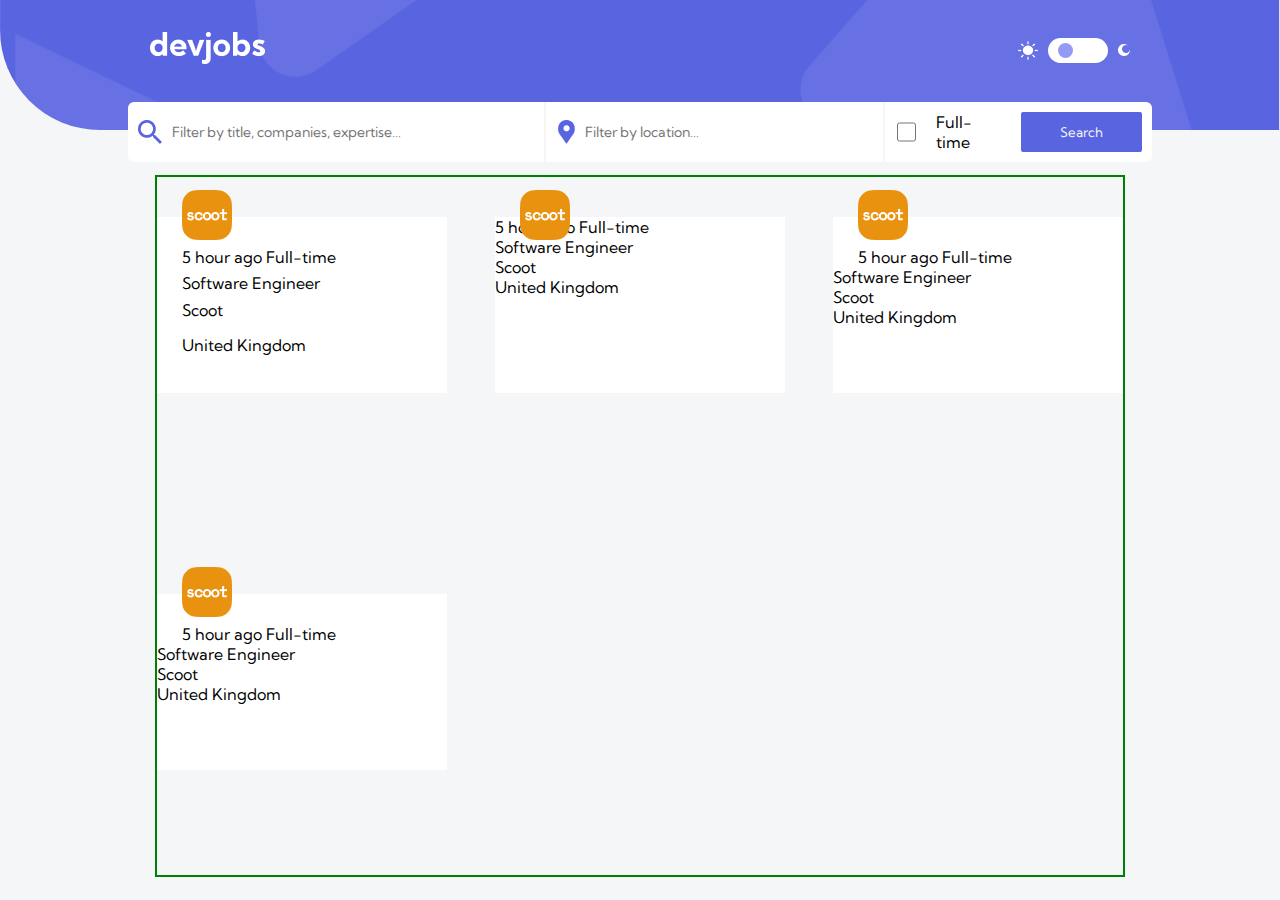
==== html_fies/index.html @ 524b92be "dev jobs project" ====
<!DOCTYPE html>
<html lang="en">
<head>
    <meta charset="UTF-8">
    <meta http-equiv="X-UA-Compatible" content="IE=edge">
    <meta name="viewport" content="width=device-width, initial-scale=1.0">
    <link href="/css_files/homepage.css" rel="stylesheet"/>
    <title>devjobs</title>
</head>
<body>
    <div class="container">
        <div class="header">
            <div class="top">
                <div class="logo">
                    <img src="/images/logo.png" alt="logo" />
                </div>
                <div class="toggle">
                    <img src="/images/light.png" alt="light">
                    <div class="toggle-button">
                        <div id="light-toggler" class="active-theme"></div>
                        <div id="dark-toggler"></div>
                    </div>
                    <img src="/images/dark.png" alt="dark">
                </div>
            </div>
            <div class="search-box">
                <div class="input-company">
                    <img src="/images/search.png" alt="">
                    <input type="text" name="company" id="company" placeholder="Filter by title, companies, expertise…">
                </div>
                <div class="input-location">
                    <img src="/images/location.png" alt="">
                    <input type="text" name="company" id="company" placeholder="Filter by location…">
                </div>
                <div class="input-button">
                    <input type="checkbox" name="full-time" id="full-time">Full-time
                    <button type="submit">Search</button>
                </div>
            </div>
        </div>
        <!-- content -->
        <div class="content">
            <div class="parent-card">
                <div class="card">
                    <div id="scoot-logo">
                        <!-- <img src="/starter-code/assets/logos/scoot.svg" alt=""> -->
                        <img src="/images/scoot.png" alt="">
                    </div>
                    <div class="job-content">
                        <div class="time-posted">
                            <p>5 hour ago <span>Full-time</span></p>
                        </div>
                        <div class="job-type">
                            <p>Software Engineer</p>
                        </div>
                        <div class="job-company">
                            <p>Scoot</p>
                        </div>
                        <div class="job-location">
                            <p>United Kingdom</p>
                        </div>
                    </div>
                </div>
            </div>

            <div class="parent-card">
                <div class="card">
                    <div id="scoot-logo">
                        <!-- <img src="/starter-code/assets/logos/scoot.svg" alt=""> -->
                        <img src="/images/scoot.png" alt="">
                    </div>
                    <div class="job-content">
                        <p>5 hour ago <span>Full-time</span></p>
                        <p>Software Engineer</p>
                        <p>Scoot</p>
                        <p>United Kingdom</p>
                    </div>
                </div>
            </div>

            <div class="parent-card">
                <div class="card">
                    <div id="scoot-logo">
                        <!-- <img src="/starter-code/assets/logos/scoot.svg" alt=""> -->
                        <img src="/images/scoot.png" alt="">
                    </div>
                    <div class="job-content">
                        <div class="time-posted">
                            <p>5 hour ago <span>Full-time</span></p>
                        </div>
                        
                        <p>Software Engineer</p>
                        <p>Scoot</p>
                        <p>United Kingdom</p>
                    </div>
                </div>
            </div>

            <div class="parent-card">
                <div class="card">
                    <div id="scoot-logo">
                        <!-- <img src="/starter-code/assets/logos/scoot.svg" alt=""> -->
                        <img src="/images/scoot.png" alt="">
                    </div>
                    <div class="job-content">
                        <div class="time-posted">
                            <p>5 hour ago <span>Full-time</span></p>
                        </div>
                        
                        <p>Software Engineer</p>
                        <p>Scoot</p>
                        <p>United Kingdom</p>
                    </div>
                </div>
            </div>

            
            <!-- <div class="card"></div>
            <div class="card"></div>
            <div class="card"></div>
            <div class="card"></div>
            <div class="card"></div>
            <div class="card"></div>
            <div class="card"></div>
            <div class="card"></div> -->
        </div>
    </div>
</body>
</html>
---- css_files/homepage.css ----
:root{
    --container-background-color: rgba(244, 246, 248, 1);
    --main-theme-color: rgba(147, 155, 244, 1);
    --white-color: #fff;
}

@font-face {
    font-family: Kumbh;
    src: url(/starter-code/assets/Kumbh_Sans/static/KumbhSans-Regular.ttf);
}

*{
    margin: 0;
    padding: 0;
    box-sizing: border-box;
    font-family: Kumbh;
}

.container{
    
    width: 100vw;
    min-height: 100vh;
    background: var(--container-background-color);
    display: flex;
    flex-direction: column;
    font-family: Kumbh;
}
.header{
    width: 100vw;
    position: relative;
}

.top{
   width: 100vw;
   background-image: url(/images/headerBack.svg);
   background-repeat: no-repeat;
   background-size: cover;
   background-position: center;
   border-radius: 0px 0px 0px 100px;
   display: flex;
   height: 130px;
   align-items: center;
   justify-content: space-between;
   padding: 10px 150px 40px 150px;
}

.toggle{
    display: flex;
    align-items: center;
    gap: 10px;
}

.toggle-button{
    width: 60px;
    height: 25px;
    border-radius: 30px;
    background: var(--white-color);
    padding: 10px;
    display: flex;
    align-items: center;
    gap: 10px;
}

.toggle-button > div{
    width: 15px;
    height: 15px;
    border-radius: 50%;
    cursor: pointer;
}
.toggle-button .active-theme{
    background: var(--main-theme-color);
}

.search-box{
    display: flex;
    width: 80vw;
    position: absolute;
    top: 55%;
    left: 50%;
    transform: translate(-50%, 50%);
    background: var(--white-color);
    padding: 10px;
    height: 60px;
    border-radius: 6px;
    align-items: center;
    gap: 12px;
}

.input-company{
    width: 50%;
    border-right: 2px solid #f5f5f5;
    height: 60px;
    display: flex;
    align-items: center;
    gap: 10px;
}
.input-company input{
    width: 100%;
    height: 40px;
    text-align: left;
    outline: none;
    border: none;
    color: rgba(25, 32, 45, 1);
    font-size: 14px;
}

.input-location{
    width: 40%;
    border-right: 2px solid #f5f5f5;
    height: 60px;
    display: flex;
    align-items: center;
    gap: 10px;
}
.input-location input{
    width: 100%;
    height: 40px;
    text-align: left;
    outline: none;
    border: none;
    color: rgba(25, 32, 45, 1);
    font-size: 14px;
}
.input-button{
    width: 30%;
    height: 60px;
    display: flex;
    align-items: center;
    gap: 20px;
}

/* .input-button .checkbox:checked{
    width: 20px;
    height: 20px;
    accent-color: red;
} */


 .input-button input[type="checkbox"]:checked{
    accent-color: rgba(89, 100, 224, 1);
}

.input-button input[type="checkbox"]{
    width: 20px;
    height: 20px;
}
.input-button button{
    background-color: rgba(89, 100, 224, 1);
    border: none;
    width: 130px;
    height: 40px;
    color: #f5f5f5;
    border-radius: 2px;
    gap: 15px;
}
.content{
    border: 2px solid green;
    margin-top: 45px;
    margin-left: 155px;
    margin-right: 155px;
    min-height: 78vh;
    display: flex;
    flex-direction: row;
    flex-wrap: wrap;
    justify-content: space-between;
    row-gap: 3.5rem;
}
.parent-card{
    /* border: 2px solid rgb(0, 0, 0); */
    height: 25vh;
    width: 30%;

}
.card{
    /* border: 2px solid rgb(255, 0, 0); */
    margin-top: 40px;
    height: 19.5vh;
    background-color: rgba(255, 255, 255, 1);
    position: relative;
    
}
#scoot-logo{
    /* border: 2px solid blue; */
    margin-left: 20px;
    position: absolute;
    transform: translate(10%, -50%);

}
.job-content{
    /* border: 2px solid rgb(231, 23, 203); */
    height: 20vh;
}
.time-posted{
    /* border: 2px solid red; */
    margin-top: 30px;
    padding-top: 30px;
    /* text-align: center; */
    padding-left: 25px;
}
.job-type{
    /* border: 2px solid black; */
    margin-top: 6px;
    padding-left: 25px;
}
.job-company{
    /* border: 2px solid red; */
    margin-top: 6.5px;
    padding-left: 25px;
}
.job-location{
    /* border: 2px solid darkgreen; */
    margin-top: 15px;
    padding-left: 25px;
}
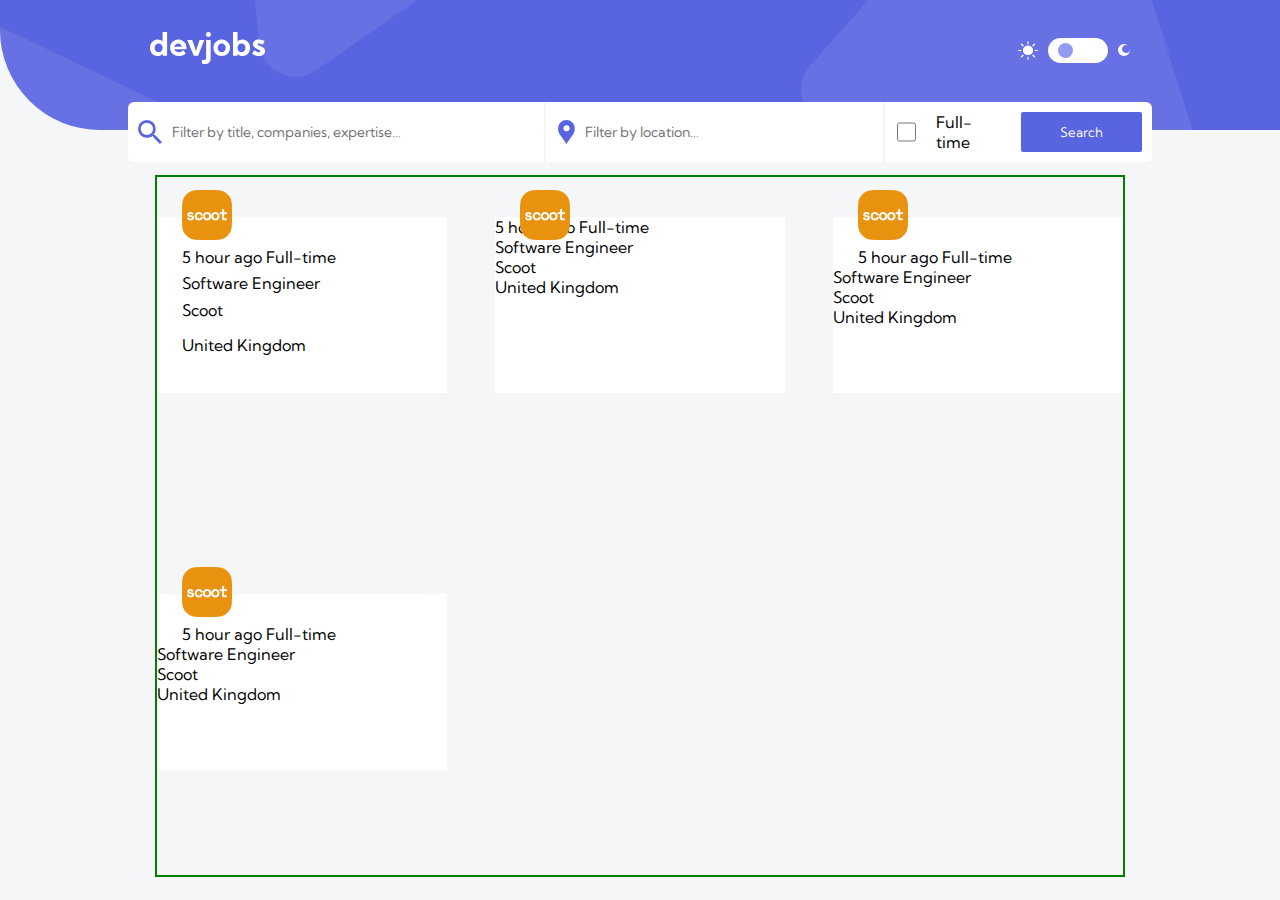
==== commit df1a362f: "modifying some items" ====
--- a/html_fies/index.html
+++ b/html_fies/index.html
@@ -12,24 +12,24 @@
         <div class="header">
             <div class="top">
                 <div class="logo">
-                    <img src="/images/logo.png" alt="logo" />
+                    <img src="/starter-code/assets/desktop/logo.svg" alt="logo" />
                 </div>
                 <div class="toggle">
-                    <img src="/images/light.png" alt="light">
+                    <img src="/starter-code/assets/desktop/icon-sun.svg" alt="light">
                     <div class="toggle-button">
                         <div id="light-toggler" class="active-theme"></div>
                         <div id="dark-toggler"></div>
                     </div>
-                    <img src="/images/dark.png" alt="dark">
+                    <img src="/starter-code/assets/desktop/icon-moon.svg" alt="dark">
                 </div>
             </div>
             <div class="search-box">
                 <div class="input-company">
-                    <img src="/images/search.png" alt="">
+                    <img src="/starter-code/assets/desktop/icon-search.svg" alt="">
                     <input type="text" name="company" id="company" placeholder="Filter by title, companies, expertise…">
                 </div>
                 <div class="input-location">
-                    <img src="/images/location.png" alt="">
+                    <img src="/starter-code/assets/desktop/icon-location.svg" alt="">
                     <input type="text" name="company" id="company" placeholder="Filter by location…">
                 </div>
                 <div class="input-button">
@@ -44,7 +44,7 @@
                 <div class="card">
                     <div id="scoot-logo">
                         <!-- <img src="/starter-code/assets/logos/scoot.svg" alt=""> -->
-                        <img src="/images/scoot.png" alt="">
+                        <img src="/images/scoot.png" alt="scoot">
                     </div>
                     <div class="job-content">
                         <div class="time-posted">
--- a/css_files/homepage.css
+++ b/css_files/homepage.css
@@ -32,7 +32,7 @@
 
 .top{
    width: 100vw;
-   background-image: url(/images/headerBack.svg);
+   background-image: url(/starter-code/assets/desktop/bg-pattern-header.svg);
    background-repeat: no-repeat;
    background-size: cover;
    background-position: center;
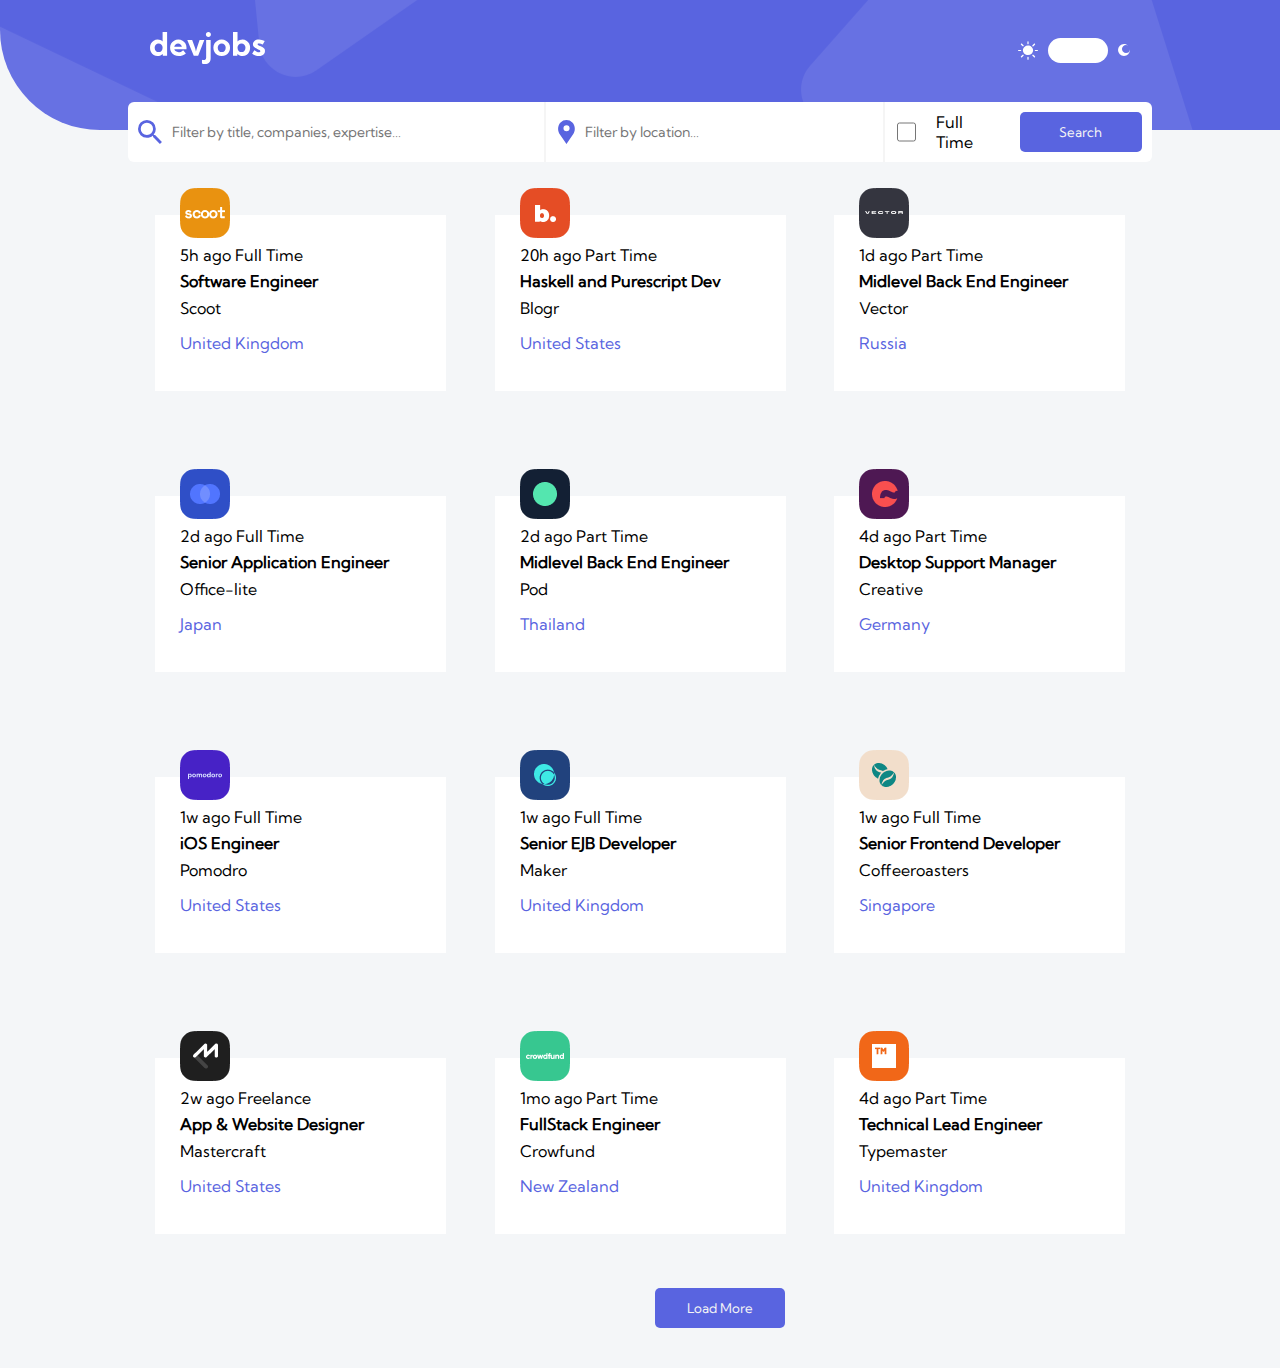
==== commit a9d963ea: "added some icons" ====
--- a/html_fies/index.html
+++ b/html_fies/index.html
@@ -17,8 +17,8 @@
                 <div class="toggle">
                     <img src="/starter-code/assets/desktop/icon-sun.svg" alt="light">
                     <div class="toggle-button">
-                        <div id="light-toggler" class="active-theme"></div>
-                        <div id="dark-toggler"></div>
+                        <div class="light-toggler" class="active-theme"></div>
+                        <div class="dark-toggler"></div>
                     </div>
                     <img src="/starter-code/assets/desktop/icon-moon.svg" alt="dark">
                 </div>
@@ -26,14 +26,14 @@
             <div class="search-box">
                 <div class="input-company">
                     <img src="/starter-code/assets/desktop/icon-search.svg" alt="">
-                    <input type="text" name="company" id="company" placeholder="Filter by title, companies, expertise…">
+                    <input type="text" name="company" class="job-y" placeholder="Filter by title, companies, expertise…">
                 </div>
                 <div class="input-location">
                     <img src="/starter-code/assets/desktop/icon-location.svg" alt="">
-                    <input type="text" name="company" id="company" placeholder="Filter by location…">
+                    <input type="text" name="company" class="job-y" placeholder="Filter by location…">
                 </div>
                 <div class="input-button">
-                    <input type="checkbox" name="full-time" id="full-time">Full-time
+                    <input type="checkbox" name="full-time" class="job-ime">Full Time
                     <button type="submit">Search</button>
                 </div>
             </div>
@@ -42,16 +42,16 @@
         <div class="content">
             <div class="parent-card">
                 <div class="card">
-                    <div id="scoot-logo">
+                    <div class="job-logo">
                         <!-- <img src="/starter-code/assets/logos/scoot.svg" alt=""> -->
                         <img src="/images/scoot.png" alt="scoot">
                     </div>
                     <div class="job-content">
                         <div class="time-posted">
-                            <p>5 hour ago <span>Full-time</span></p>
-                        </div>
-                        <div class="job-type">
-                            <p>Software Engineer</p>
+                            <p>5h ago <span>Full Time</span></p>
+                        </div>
+                        <div class="job-type">
+                            <p><b>Software Engineer</b></p>
                         </div>
                         <div class="job-company">
                             <p>Scoot</p>
@@ -65,65 +65,262 @@
 
             <div class="parent-card">
                 <div class="card">
-                    <div id="scoot-logo">
-                        <!-- <img src="/starter-code/assets/logos/scoot.svg" alt=""> -->
-                        <img src="/images/scoot.png" alt="">
-                    </div>
-                    <div class="job-content">
-                        <p>5 hour ago <span>Full-time</span></p>
-                        <p>Software Engineer</p>
-                        <p>Scoot</p>
-                        <p>United Kingdom</p>
-                    </div>
-                </div>
-            </div>
-
-            <div class="parent-card">
-                <div class="card">
-                    <div id="scoot-logo">
-                        <!-- <img src="/starter-code/assets/logos/scoot.svg" alt=""> -->
-                        <img src="/images/scoot.png" alt="">
-                    </div>
-                    <div class="job-content">
-                        <div class="time-posted">
-                            <p>5 hour ago <span>Full-time</span></p>
-                        </div>
-                        
-                        <p>Software Engineer</p>
-                        <p>Scoot</p>
-                        <p>United Kingdom</p>
-                    </div>
-                </div>
-            </div>
-
-            <div class="parent-card">
-                <div class="card">
-                    <div id="scoot-logo">
-                        <!-- <img src="/starter-code/assets/logos/scoot.svg" alt=""> -->
-                        <img src="/images/scoot.png" alt="">
-                    </div>
-                    <div class="job-content">
-                        <div class="time-posted">
-                            <p>5 hour ago <span>Full-time</span></p>
-                        </div>
-                        
-                        <p>Software Engineer</p>
-                        <p>Scoot</p>
-                        <p>United Kingdom</p>
-                    </div>
-                </div>
-            </div>
-
-            
-            <!-- <div class="card"></div>
-            <div class="card"></div>
-            <div class="card"></div>
-            <div class="card"></div>
-            <div class="card"></div>
-            <div class="card"></div>
-            <div class="card"></div>
-            <div class="card"></div> -->
+                    <div class="job-logo">
+                        <!-- <img src="/starter-code/assets/logos/scoot.svg" alt=""> -->
+                        <img src="/images/blogr.png" alt="scoot">
+                    </div>
+                    <div class="job-content">
+                        <div class="time-posted">
+                            <p>20h ago <span>Part Time</span></p>
+                        </div>
+                        <div class="job-type">
+                            <p><b>Haskell and Purescript Dev</b></p>
+                        </div>
+                        <div class="job-company">
+                            <p>Blogr</p>
+                        </div>
+                        <div class="job-location">
+                            <p>United States</p>
+                        </div>
+                    </div>
+                </div>
+            </div>
+
+           <div class="parent-card">
+                <div class="card">
+                    <div class="job-logo">
+                        <!-- <img src="/starter-code/assets/logos/scoot.svg" alt=""> -->
+                        <img src="/images/vector.png" alt="scoot">
+                    </div>
+                    <div class="job-content">
+                        <div class="time-posted">
+                            <p>1d ago <span>Part Time</span></p>
+                        </div>
+                        <div class="job-type">
+                            <p><b>Midlevel Back End Engineer</b></p>
+                        </div>
+                        <div class="job-company">
+                            <p>Vector</p>
+                        </div>
+                        <div class="job-location">
+                            <p>Russia</p>
+                        </div>
+                    </div>
+                </div>
+            </div>
+
+            <div class="parent-card">
+                <div class="card">
+                    <div class="job-logo">
+                        <!-- <img src="/starter-code/assets/logos/scoot.svg" alt=""> -->
+                        <img src="/images/office-lite.png" alt="scoot">
+                    </div>
+                    <div class="job-content">
+                        <div class="time-posted">
+                            <p>2d ago <span>Full Time</span></p>
+                        </div>
+                        <div class="job-type">
+                            <p><b>Senior Application Engineer</b></p>
+                        </div>
+                        <div class="job-company">
+                            <p>Office-lite</p>
+                        </div>
+                        <div class="job-location">
+                            <p>Japan</p>
+                        </div>
+                    </div>
+                </div>
+            </div>
+
+            <div class="parent-card">
+                <div class="card">
+                    <div class="job-logo">
+                        <!-- <img src="/starter-code/assets/logos/scoot.svg" alt=""> -->
+                        <img src="/images/pod.png" alt="scoot">
+                    </div>
+                    <div class="job-content">
+                        <div class="time-posted">
+                            <p>2d ago <span>Part Time</span></p>
+                        </div>
+                        <div class="job-type">
+                            <p><b>Midlevel Back End Engineer</b></p>
+                        </div>
+                        <div class="job-company">
+                            <p>Pod</p>
+                        </div>
+                        <div class="job-location">
+                            <p>Thailand</p>
+                        </div>
+                    </div>
+                </div>
+            </div>
+
+            <div class="parent-card">
+                <div class="card">
+                    <div class="job-logo">
+                        <!-- <img src="/starter-code/assets/logos/scoot.svg" alt=""> -->
+                        <img src="/images/creative.png" alt="scoot">
+                    </div>
+                    <div class="job-content">
+                        <div class="time-posted">
+                            <p>4d ago <span>Part Time</span></p>
+                        </div>
+                        <div class="job-type">
+                            <p><b>Desktop Support Manager</b></p>
+                        </div>
+                        <div class="job-company">
+                            <p>Creative</p>
+                        </div>
+                        <div class="job-location">
+                            <p>Germany</p>
+                        </div>
+                    </div>
+                </div>
+            </div>
+
+            <div class="parent-card">
+                <div class="card">
+                    <div class="job-logo">
+                        <!-- <img src="/starter-code/assets/logos/scoot.svg" alt=""> -->
+                        <img src="/images/pomodro.png" alt="scoot">
+                    </div>
+                    <div class="job-content">
+                        <div class="time-posted">
+                            <p>1w ago <span>Full Time</span></p>
+                        </div>
+                        <div class="job-type">
+                            <p><b>iOS Engineer</b></p>
+                        </div>
+                        <div class="job-company">
+                            <p>Pomodro</p>
+                        </div>
+                        <div class="job-location">
+                            <p>United States</p>
+                        </div>
+                    </div>
+                </div>
+            </div>
+
+            <div class="parent-card">
+                <div class="card">
+                    <div class="job-logo">
+                        <!-- <img src="/starter-code/assets/logos/scoot.svg" alt=""> -->
+                        <img src="/images/maker.png" alt="scoot">
+                    </div>
+                    <div class="job-content">
+                        <div class="time-posted">
+                            <p>1w ago <span>Full Time</span></p>
+                        </div>
+                        <div class="job-type">
+                            <p><b>Senior EJB Developer</b></p>
+                        </div>
+                        <div class="job-company">
+                            <p>Maker</p>
+                        </div>
+                        <div class="job-location">
+                            <p>United Kingdom</p>
+                        </div>
+                    </div>
+                </div>
+            </div>
+
+            <div class="parent-card">
+                <div class="card">
+                    <div class="job-logo">
+                        <!-- <img src="/starter-code/assets/logos/scoot.svg" alt=""> -->
+                        <img src="/images/coffeeroasters.png" alt="scoot">
+                    </div>
+                    <div class="job-content">
+                        <div class="time-posted">
+                            <p>1w ago <span>Full Time</span></p>
+                        </div>
+                        <div class="job-type">
+                            <p><b>Senior Frontend Developer</b></p>
+                        </div>
+                        <div class="job-company">
+                            <p>Coffeeroasters</p>
+                        </div>
+                        <div class="job-location">
+                            <p>Singapore</p>
+                        </div>
+                    </div>
+                </div>
+            </div>
+
+            <div class="parent-card">
+                <div class="card">
+                    <div class="job-logo">
+                        <!-- <img src="/starter-code/assets/logos/scoot.svg" alt=""> -->
+                        <img src="/images/mastercraft.png" alt="scoot">
+                    </div>
+                    <div class="job-content">
+                        <div class="time-posted">
+                            <p>2w ago <span>Freelance</span></p>
+                        </div>
+                        <div class="job-type">
+                            <p><b>App & Website Designer</b></p>
+                        </div>
+                        <div class="job-company">
+                            <p>Mastercraft</p>
+                        </div>
+                        <div class="job-location">
+                            <p>United States</p>
+                        </div>
+                    </div>
+                </div>
+            </div>
+
+            <div class="parent-card">
+                <div class="card">
+                    <div class="job-logo">
+                        <!-- <img src="/starter-code/assets/logos/scoot.svg" alt=""> -->
+                        <img src="/images/crowfund.png" alt="scoot">
+                    </div>
+                    <div class="job-content">
+                        <div class="time-posted">
+                            <p>1mo ago <span>Part Time</span></p>
+                        </div>
+                        <div class="job-type">
+                            <p><b>FullStack Engineer</b></p>
+                        </div>
+                        <div class="job-company">
+                            <p>Crowfund</p>
+                        </div>
+                        <div class="job-location">
+                            <p>New Zealand</p>
+                        </div>
+                    </div>
+                </div>
+            </div>
+
+            <div class="parent-card">
+                <div class="card">
+                    <div class="job-logo">
+                        <!-- <img src="/starter-code/assets/logos/scoot.svg" alt=""> -->
+                        <img src="/images/typemaster.png" alt="scoot">
+                    </div>
+                    <div class="job-content">
+                        <div class="time-posted">
+                            <p>4d ago <span>Part Time</span></p>
+                        </div>
+                        <div class="job-type">
+                            <p><b>Technical Lead Engineer</b></p>
+                        </div>
+                        <div class="job-company">
+                            <p>Typemaster</p>
+                        </div>
+                        <div class="job-location">
+                            <p>United Kingdom</p>
+                        </div>
+                    </div>
+                </div>
+            </div>
         </div>
+        <footer class="footer">
+            <div class="load-more">
+                <button type="submit">Load More</button>
+            </div>
+        </footer>
     </div>
 </body>
 </html>--- a/css_files/homepage.css
+++ b/css_files/homepage.css
@@ -150,11 +150,16 @@
     width: 130px;
     height: 40px;
     color: #f5f5f5;
-    border-radius: 2px;
+    border-radius: 5px;
     gap: 15px;
 }
+
+.input-button button:hover{
+    background-color: rgba(147, 155, 244, 1);
+}
+
 .content{
-    border: 2px solid green;
+    /* border: 2px solid green; */
     margin-top: 45px;
     margin-left: 155px;
     margin-right: 155px;
@@ -179,7 +184,7 @@
     position: relative;
     
 }
-#scoot-logo{
+.job-logo{
     /* border: 2px solid blue; */
     margin-left: 20px;
     position: absolute;
@@ -211,4 +216,33 @@
     /* border: 2px solid darkgreen; */
     margin-top: 15px;
     padding-left: 25px;
-}
+    color: rgba(89, 100, 224, 1);
+}
+
+
+.load-more{
+    /* border: 2px solid darkgreen; */
+    margin-top: 45px;
+    margin-left: 655px;
+    /* margin-right: 455px; */
+    margin-bottom: 40px;
+    height: 40px;
+    display: flex;
+    justify-content: center;
+    align-items: center;
+    width: 130px;
+    
+}
+.load-more button{
+    background-color: rgba(89, 100, 224, 1);
+    border: none;
+    width: 130px;
+    height: 100%;
+    color: #f5f5f5;
+    align-self: center;
+    border-radius: 5px;
+}
+
+.load-more button:hover{
+    background-color: rgba(147, 155, 244, 1);
+}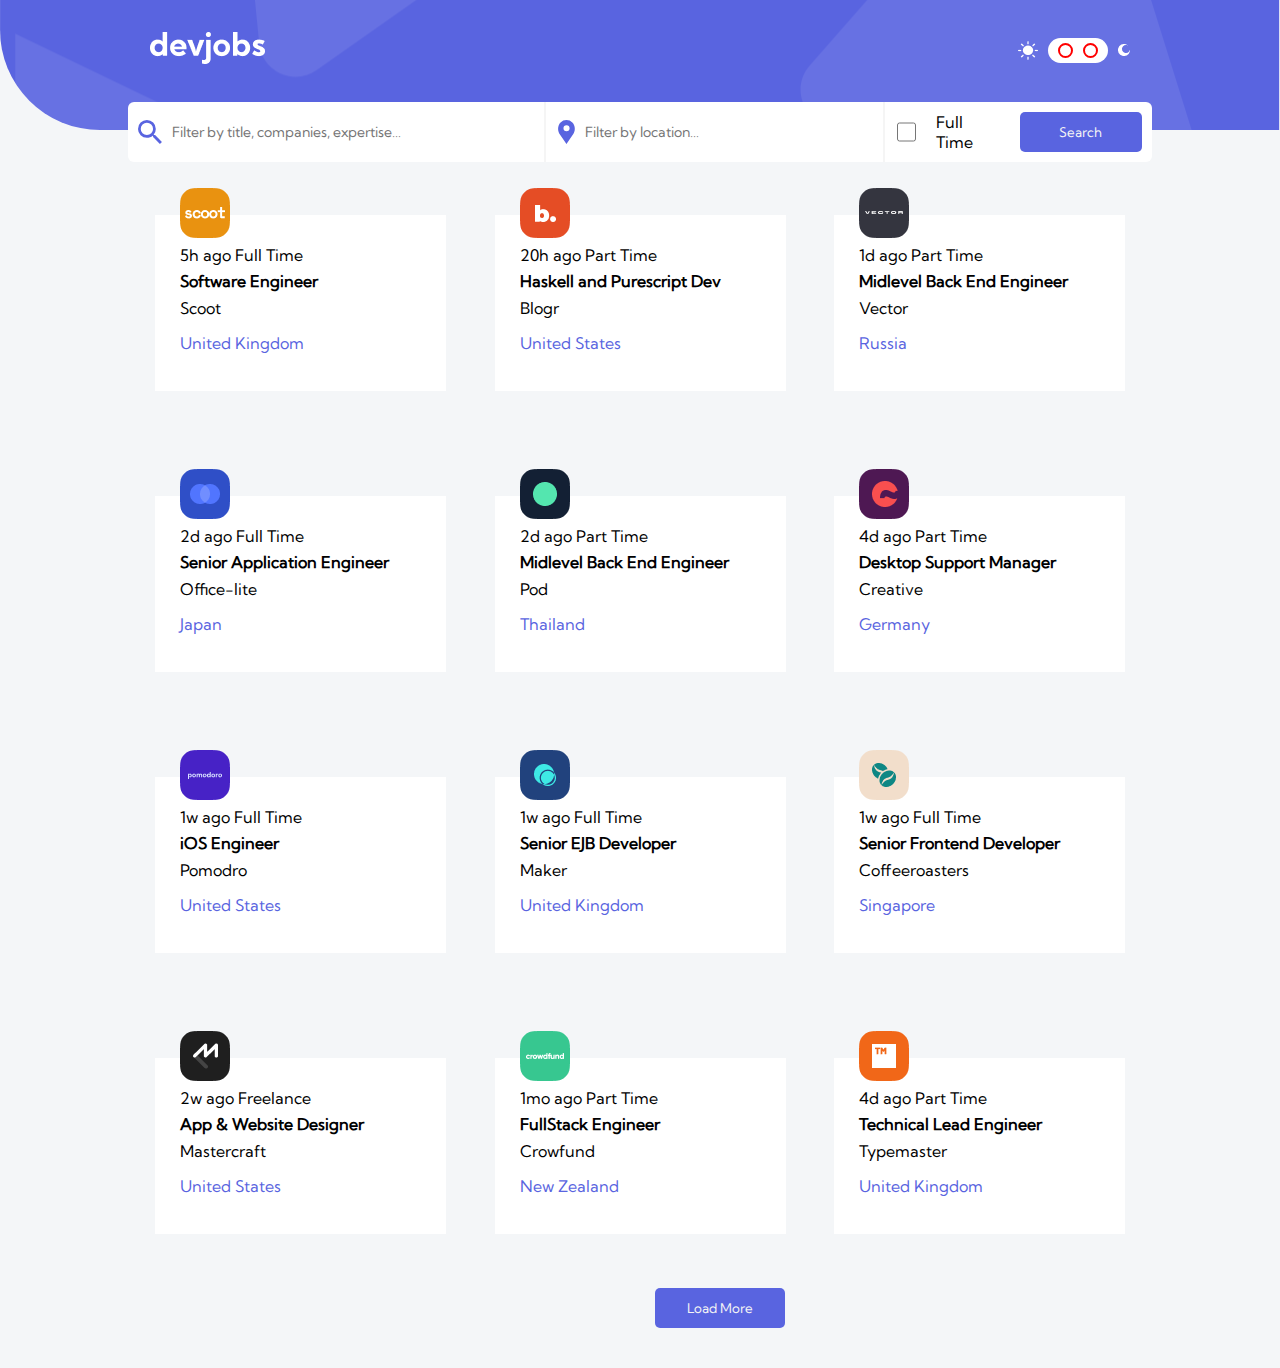
==== commit e76f5b54: "detailed page" ====
--- a/html_fies/index.html
+++ b/html_fies/index.html
@@ -12,15 +12,15 @@
         <div class="header">
             <div class="top">
                 <div class="logo">
-                    <img src="/starter-code/assets/desktop/logo.svg" alt="logo" />
+                    <img src="/images/logo.png" alt="logo" />
                 </div>
                 <div class="toggle">
-                    <img src="/starter-code/assets/desktop/icon-sun.svg" alt="light">
+                    <img src="/images/light.png" alt="">
                     <div class="toggle-button">
                         <div class="light-toggler" class="active-theme"></div>
                         <div class="dark-toggler"></div>
                     </div>
-                    <img src="/starter-code/assets/desktop/icon-moon.svg" alt="dark">
+                    <img src="/images/dark.png" alt="">
                 </div>
             </div>
             <div class="search-box">
--- a/css_files/homepage.css
+++ b/css_files/homepage.css
@@ -32,7 +32,7 @@
 
 .top{
    width: 100vw;
-   background-image: url(/starter-code/assets/desktop/bg-pattern-header.svg);
+   background-image: url(/images/headerBack.svg);
    background-repeat: no-repeat;
    background-size: cover;
    background-position: center;
@@ -62,11 +62,13 @@
 }
 
 .toggle-button > div{
+    border: 2px solid red;
     width: 15px;
     height: 15px;
     border-radius: 50%;
     cursor: pointer;
 }
+
 .toggle-button .active-theme{
     background: var(--main-theme-color);
 }
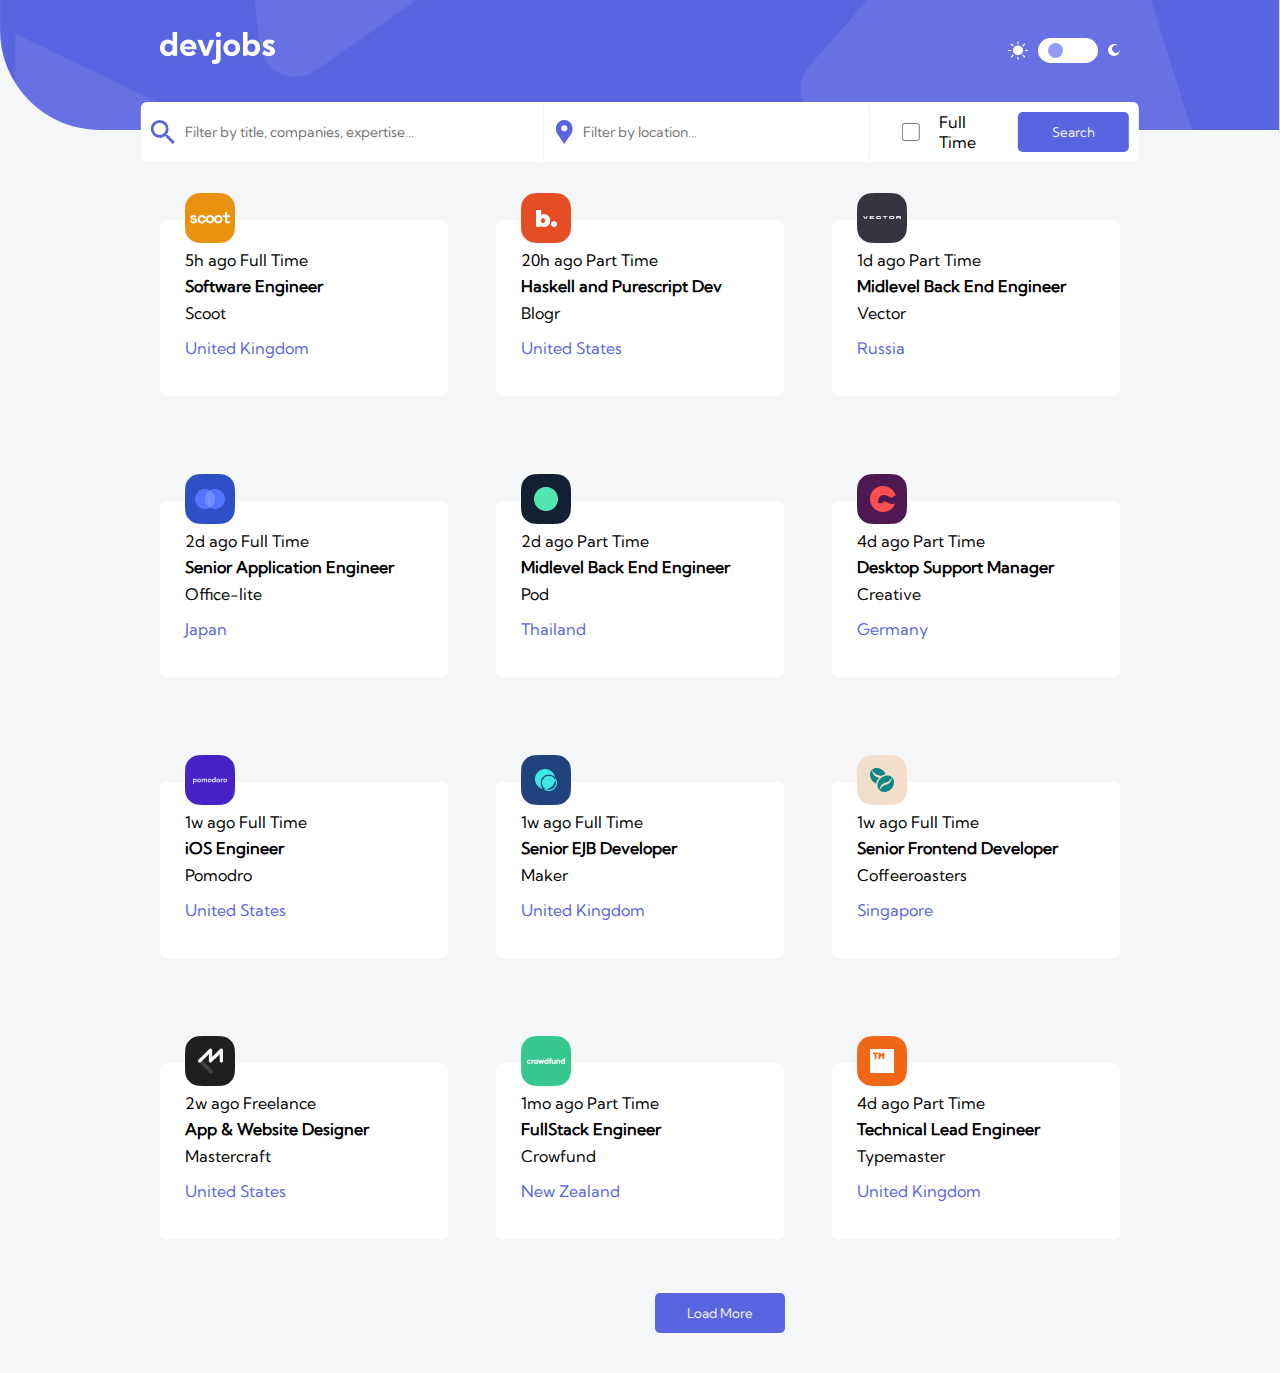
==== commit 2b1f7045: "responsive for different screen sizes" ====
--- a/html_fies/index.html
+++ b/html_fies/index.html
@@ -15,12 +15,12 @@
                     <img src="/images/logo.png" alt="logo" />
                 </div>
                 <div class="toggle">
-                    <img src="/images/light.png" alt="">
-                    <div class="toggle-button">
-                        <div class="light-toggler" class="active-theme"></div>
-                        <div class="dark-toggler"></div>
-                    </div>
-                    <img src="/images/dark.png" alt="">
+                    <img src="/starter-code/assets/desktop/icon-sun.svg" alt="light">
+                    <div class="toggle-button" id="toggler">
+                        <div id="light-toggler" class="active-theme"></div>
+                        <div id="dark-toggler"></div>
+                    </div>
+                    <img src="/starter-code/assets/desktop/icon-moon.svg" alt="dark">
                 </div>
             </div>
             <div class="search-box">
@@ -33,7 +33,8 @@
                     <input type="text" name="company" class="job-y" placeholder="Filter by location…">
                 </div>
                 <div class="input-button">
-                    <input type="checkbox" name="full-time" class="job-ime">Full Time
+                    <div class="filter"></div>
+                    <input type="checkbox" name="full-time" class="job-ime"><p>Full Time</p>
                     <button type="submit">Search</button>
                 </div>
             </div>
@@ -41,9 +42,9 @@
         <!-- content -->
         <div class="content">
             <div class="parent-card">
-                <div class="card">
-                    <div class="job-logo">
-                        <!-- <img src="/starter-code/assets/logos/scoot.svg" alt=""> -->
+                <a href="/html_fies/detailed.html" target="_blank">
+                <div class="card dark-theme">
+                    <div class="job-logo">
                         <img src="/images/scoot.png" alt="scoot">
                     </div>
                     <div class="job-content">
@@ -61,12 +62,13 @@
                         </div>
                     </div>
                 </div>
-            </div>
-
-            <div class="parent-card">
-                <div class="card">
-                    <div class="job-logo">
-                        <!-- <img src="/starter-code/assets/logos/scoot.svg" alt=""> -->
+                </a>
+            </div>
+
+            <div class="parent-card">
+                <a href="/html_fies/detailed.html" target="_blank">
+                <div class="card dark-theme">
+                    <div class="job-logo">
                         <img src="/images/blogr.png" alt="scoot">
                     </div>
                     <div class="job-content">
@@ -84,12 +86,13 @@
                         </div>
                     </div>
                 </div>
+                </a>
             </div>
 
            <div class="parent-card">
-                <div class="card">
-                    <div class="job-logo">
-                        <!-- <img src="/starter-code/assets/logos/scoot.svg" alt=""> -->
+            <a href="/html_fies/detailed.html" target="_blank">
+                <div class="card dark-theme">
+                    <div class="job-logo">
                         <img src="/images/vector.png" alt="scoot">
                     </div>
                     <div class="job-content">
@@ -107,10 +110,12 @@
                         </div>
                     </div>
                 </div>
-            </div>
-
-            <div class="parent-card">
-                <div class="card">
+                </a>
+            </div>
+
+            <div class="parent-card">
+                <a href="/html_fies/detailed.html" target="_blank">
+                <div class="card dark-theme">
                     <div class="job-logo">
                         <!-- <img src="/starter-code/assets/logos/scoot.svg" alt=""> -->
                         <img src="/images/office-lite.png" alt="scoot">
@@ -130,13 +135,14 @@
                         </div>
                     </div>
                 </div>
-            </div>
-
-            <div class="parent-card">
-                <div class="card">
-                    <div class="job-logo">
-                        <!-- <img src="/starter-code/assets/logos/scoot.svg" alt=""> -->
-                        <img src="/images/pod.png" alt="scoot">
+                </a>
+            </div>
+
+            <div class="parent-card">
+                <a href="/html_fies/detailed.html" target="_blank">
+                <div class="card dark-theme">
+                    <div class="job-logo">
+                        <img src="/images/pod.png" alt="pod">
                     </div>
                     <div class="job-content">
                         <div class="time-posted">
@@ -153,13 +159,14 @@
                         </div>
                     </div>
                 </div>
-            </div>
-
-            <div class="parent-card">
-                <div class="card">
-                    <div class="job-logo">
-                        <!-- <img src="/starter-code/assets/logos/scoot.svg" alt=""> -->
-                        <img src="/images/creative.png" alt="scoot">
+                </a>
+            </div>
+
+            <div class="parent-card">
+                <a href="/html_fies/detailed.html" target="_blank">
+                <div class="card dark-theme">
+                    <div class="job-logo">
+                        <img src="/images/creative.png" alt="creative">
                     </div>
                     <div class="job-content">
                         <div class="time-posted">
@@ -176,13 +183,14 @@
                         </div>
                     </div>
                 </div>
-            </div>
-
-            <div class="parent-card">
-                <div class="card">
-                    <div class="job-logo">
-                        <!-- <img src="/starter-code/assets/logos/scoot.svg" alt=""> -->
-                        <img src="/images/pomodro.png" alt="scoot">
+                </a>
+            </div>
+
+            <div class="parent-card">
+                <a href="/html_fies/detailed.html" target="_blank">
+                <div class="card dark-theme">
+                    <div class="job-logo">
+                        <img src="/images/pomodro.png" alt="pomodro">
                     </div>
                     <div class="job-content">
                         <div class="time-posted">
@@ -199,13 +207,14 @@
                         </div>
                     </div>
                 </div>
-            </div>
-
-            <div class="parent-card">
-                <div class="card">
-                    <div class="job-logo">
-                        <!-- <img src="/starter-code/assets/logos/scoot.svg" alt=""> -->
-                        <img src="/images/maker.png" alt="scoot">
+                </a>
+            </div>
+
+            <div class="parent-card">
+                <a href="/html_fies/detailed.html" target="_blank">
+                <div class="card dark-theme">
+                    <div class="job-logo">
+                        <img src="/images/maker.png" alt="maker">
                     </div>
                     <div class="job-content">
                         <div class="time-posted">
@@ -222,13 +231,14 @@
                         </div>
                     </div>
                 </div>
-            </div>
-
-            <div class="parent-card">
-                <div class="card">
-                    <div class="job-logo">
-                        <!-- <img src="/starter-code/assets/logos/scoot.svg" alt=""> -->
-                        <img src="/images/coffeeroasters.png" alt="scoot">
+                </a>
+            </div>
+
+            <div class="parent-card">
+                <a href="/html_fies/detailed.html" target="_blank">
+                <div class="card dark-theme">
+                    <div class="job-logo">
+                        <img src="/images/coffeeroasters.png" alt="coffeeroasters">
                     </div>
                     <div class="job-content">
                         <div class="time-posted">
@@ -245,13 +255,14 @@
                         </div>
                     </div>
                 </div>
-            </div>
-
-            <div class="parent-card">
-                <div class="card">
-                    <div class="job-logo">
-                        <!-- <img src="/starter-code/assets/logos/scoot.svg" alt=""> -->
-                        <img src="/images/mastercraft.png" alt="scoot">
+                </a>
+            </div>
+
+            <div class="parent-card">
+                <a href="/html_fies/detailed.html" target="_blank">
+                <div class="card dark-theme">
+                    <div class="job-logo">
+                        <img src="/images/mastercraft.png" alt="mastercraft">
                     </div>
                     <div class="job-content">
                         <div class="time-posted">
@@ -268,13 +279,14 @@
                         </div>
                     </div>
                 </div>
-            </div>
-
-            <div class="parent-card">
-                <div class="card">
-                    <div class="job-logo">
-                        <!-- <img src="/starter-code/assets/logos/scoot.svg" alt=""> -->
-                        <img src="/images/crowfund.png" alt="scoot">
+                </a>
+            </div>
+
+            <div class="parent-card">
+                <a href="/html_fies/detailed.html" target="_blank">
+                <div class="card dark-theme">
+                    <div class="job-logo">
+                        <img src="/images/crowfund.png" alt="crowfund">
                     </div>
                     <div class="job-content">
                         <div class="time-posted">
@@ -291,13 +303,14 @@
                         </div>
                     </div>
                 </div>
-            </div>
-
-            <div class="parent-card">
-                <div class="card">
-                    <div class="job-logo">
-                        <!-- <img src="/starter-code/assets/logos/scoot.svg" alt=""> -->
-                        <img src="/images/typemaster.png" alt="scoot">
+                </a>
+            </div>
+
+            <div class="parent-card">
+                <a href="/html_fies/detailed.html" target="_blank">
+                <div class="card dark-theme">
+                    <div class="job-logo">
+                        <img src="/images/typemaster.png" alt="typemaster">
                     </div>
                     <div class="job-content">
                         <div class="time-posted">
@@ -314,11 +327,13 @@
                         </div>
                     </div>
                 </div>
+                </a>
             </div>
         </div>
         <footer class="footer">
             <div class="load-more">
                 <button type="submit">Load More</button>
+                <script src="/javascript_files/index.js"></script>
             </div>
         </footer>
     </div>
--- a/css_files/homepage.css
+++ b/css_files/homepage.css
@@ -1,7 +1,24 @@
 :root{
     --container-background-color: rgba(244, 246, 248, 1);
     --main-theme-color: rgba(147, 155, 244, 1);
-    --white-color: #fff;
+    --content-color: rgba(255, 255, 255, 1);
+    --input-search-color: rgba(25, 32, 45, 1);
+    --input-background-color: rgba(255, 255, 255, 1);
+    --toggler-background-color: rgba(255, 255, 255, 1);
+    --toggle-color: rgba(147, 155, 244, 1);
+    --text-color: rgba(25, 32, 45, 1);
+
+}
+
+.dark-mode{
+    --container-background-color: rgb(6, 12, 24);
+    --main-theme-color: rgb(158, 153, 150);
+    --content-color: rgb(28, 40, 61);
+    --input-background-color: rgb(28, 40, 61);
+    --position-color: #fff;
+    --toggler-background-color: rgba(255, 255, 255, 1);;
+    --toggle-color: rgba(147, 155, 244, 1);
+    --text-color: rgba(255, 255, 255, 1);
 }
 
 @font-face {
@@ -43,18 +60,21 @@
    justify-content: space-between;
    padding: 10px 150px 40px 150px;
 }
+.logo{
+    margin-left: 10px;
+}
 
 .toggle{
     display: flex;
     align-items: center;
     gap: 10px;
-}
-
+    margin-right: 10px;
+}
 .toggle-button{
     width: 60px;
     height: 25px;
     border-radius: 30px;
-    background: var(--white-color);
+    background: var(--toggler-background-color);
     padding: 10px;
     display: flex;
     align-items: center;
@@ -62,7 +82,6 @@
 }
 
 .toggle-button > div{
-    border: 2px solid red;
     width: 15px;
     height: 15px;
     border-radius: 50%;
@@ -70,17 +89,20 @@
 }
 
 .toggle-button .active-theme{
-    background: var(--main-theme-color);
-}
+    background: var(--toggle-color);
+}
+/* .toggle-button .not-active-theme{
+    background: var(--toggler-background-color);
+} */
 
 .search-box{
     display: flex;
-    width: 80vw;
+    width: 78vw;
     position: absolute;
     top: 55%;
     left: 50%;
     transform: translate(-50%, 50%);
-    background: var(--white-color);
+    background: var(--content-color);
     padding: 10px;
     height: 60px;
     border-radius: 6px;
@@ -90,7 +112,7 @@
 
 .input-company{
     width: 50%;
-    border-right: 2px solid #f5f5f5;
+    border-right: 1px solid #f5f5f5;
     height: 60px;
     display: flex;
     align-items: center;
@@ -102,13 +124,14 @@
     text-align: left;
     outline: none;
     border: none;
-    color: rgba(25, 32, 45, 1);
     font-size: 14px;
+    color: var(--input-search-color);
+    background-color: var(--input-background-color);
 }
 
 .input-location{
     width: 40%;
-    border-right: 2px solid #f5f5f5;
+    border-right: 1px solid #f5f5f5;
     height: 60px;
     display: flex;
     align-items: center;
@@ -120,8 +143,9 @@
     text-align: left;
     outline: none;
     border: none;
-    color: rgba(25, 32, 45, 1);
     font-size: 14px;
+    color: var(--input-search-color);
+    background-color: var(--input-background-color);
 }
 .input-button{
     width: 30%;
@@ -129,16 +153,10 @@
     display: flex;
     align-items: center;
     gap: 20px;
-}
-
-/* .input-button .checkbox:checked{
-    width: 20px;
-    height: 20px;
-    accent-color: red;
-} */
-
-
- .input-button input[type="checkbox"]:checked{
+    /* accent-color: rgba(151, 151, 151, 1); */
+}
+
+.input-button input[type="checkbox"]:checked{
     accent-color: rgba(89, 100, 224, 1);
 }
 
@@ -162,9 +180,9 @@
 
 .content{
     /* border: 2px solid green; */
-    margin-top: 45px;
-    margin-left: 155px;
-    margin-right: 155px;
+    margin-top: 50px;
+    margin-left: 160px;
+    margin-right: 160px;
     min-height: 78vh;
     display: flex;
     flex-direction: row;
@@ -178,12 +196,19 @@
     width: 30%;
 
 }
+.parent-card a{
+    text-decoration: none;
+    color: black;
+}
+
 .card{
     /* border: 2px solid rgb(255, 0, 0); */
     margin-top: 40px;
     height: 19.5vh;
-    background-color: rgba(255, 255, 255, 1);
+    /* background-color: rgba(255, 255, 255, 1); */
+    background: var(--content-color);
     position: relative;
+    border-radius: 6px;
     
 }
 .job-logo{
@@ -208,6 +233,7 @@
     /* border: 2px solid black; */
     margin-top: 6px;
     padding-left: 25px;
+    color: var(--position-color);
 }
 .job-company{
     /* border: 2px solid red; */
@@ -247,4 +273,484 @@
 
 .load-more button:hover{
     background-color: rgba(147, 155, 244, 1);
+}
+
+/* desktop with 1024 min-width screens */
+@media only screen and (max-width: 1024px) {
+    .container{
+        display: flex;
+        /* flex-direction: column; */
+        background-color: lightcoral;
+    }
+    .top{
+        display: flex;
+        height: 120px;
+        align-items: center;
+        justify-content: space-between;
+        padding: 10px 150px 40px 150px;
+        gap: 100px;
+    }
+    .logo{
+        margin-left: -50px;
+    }
+
+    .toggle{
+        margin-right: -50px;
+        display: flex;
+        align-items: center;
+        gap: 10px;
+    }
+    .search-box{
+        display: flex;
+        width: 80vw;
+        position: absolute;
+        top: 55%;
+        left: 50%;
+        transform: translate(-50%, 50%);
+        background: var(--content-color);
+        padding: 2px;
+        height: 70px;
+        border-radius: 6px;
+        align-items: center;
+        gap: 5px;
+        /* border: 2px solid red; */
+    }
+    .input-company{
+        /* border: 2px solid black; */
+        width: 30%;
+        border-right: 1px solid #f5f5f5;
+        height: 60px;
+        display: flex;
+        align-items: center;
+        gap: 3px;
+    }
+    .input-company img{
+        /* border: 2px solid blue; */
+        height: 3vh;
+    }
+    .input-company input{
+        /* border: 2px solid red; */
+        width: 80%;
+        height: 30px;
+        text-align: left;
+        outline: none;
+        border: none;
+        font-size: 12px;
+        color: var(--text-color);
+        background-color: var(--input-background-color);
+    }
+
+    .input-location{
+        width: 30%;
+        border-right: 1px solid #f5f5f5;
+        height: 60px;
+        display: flex;
+        align-items: center;
+        gap: 3px;
+    }
+    .input-location img{
+        /* border: 2px solid blue; */
+        height: 3vh;
+    }
+    .input-location input{
+        /* border: 2px solid red; */
+        width: 90%;
+        height: 30px;
+        text-align: left;
+        outline: none;
+        border: none;
+        font-size: 12px;
+        color: var(--text-color);
+        background-color: var(--input-background-color);
+    }
+
+    .input-button{
+        /* border: 2px solid black; */
+        width: 40%;
+        height: 60px;
+        display: flex;
+        align-items: center;
+        gap: 13px;
+        margin-left: none;
+    }
+    /* .job-y{
+        border: 2px solid red;
+        width: 20px;
+        height: 20px;
+    } */
+
+    .input-button p{
+        text-align: justify;
+        font-size: 13px;
+        width: 40%;
+        /* border: 2px solid red; */
+        color: var(--text-color);
+    }
+
+    .input-button button{
+        /* border: 2px solid red; */
+        width: 30%;
+        height: 40px;
+        text-align: center;
+        outline: none;
+        border: none;
+        font-size: 13px;
+        /* background-color: var(--input-background-color); */
+    }
+    .content{
+        display: flex;
+        margin-left: 100px;
+        margin-right: 100px;
+        flex-direction: row;
+        flex-wrap: wrap;
+        justify-content: space-between;
+        margin-top: 70px;
+        min-height: 150vh;
+        /* border: 2px solid red; */
+    }
+    .parent-card{
+        width: 30%;
+        min-height: 30vh;
+        /* border: 2px solid red; */
+    }
+    .card{
+        /* border: 2px solid blue; */
+        height: 24vh;
+        position: relative;
+    }
+    .load-more{
+        /* border: 2px solid darkgreen; */
+        margin-top: 50px;
+        margin-left: 430px;
+        margin-bottom: 40px;
+        height: 40px;
+        display: flex;
+        justify-content: center;
+        align-items: center;
+        width: 130px;
+    }
+}
+
+
+/* responsive for tablet screens */
+@media only screen and (max-width: 768px) {
+    .container{
+        display: flex;
+        /* flex-direction: column; */
+        background-color: aqua;
+    }
+    .top{
+        display: flex;
+        height: 120px;
+        align-items: center;
+        justify-content: space-between;
+        padding: 10px 150px 40px 150px;
+        gap: 100px;
+    }
+    .logo{
+        margin-left: -75px;
+    }
+
+    .toggle{
+        margin-right: -73px;
+        display: flex;
+        align-items: center;
+        gap: 10px;
+    }
+    .search-box{
+        display: flex;
+        width: 80vw;
+        position: absolute;
+        top: 55%;
+        left: 50%;
+        transform: translate(-50%, 50%);
+        background: var(--content-color);
+        padding: 2px;
+        height: 70px;
+        border-radius: 6px;
+        align-items: center;
+        gap: 5px;
+        /* border: 2px solid red; */
+    }
+    .input-company{
+        /* border: 2px solid black; */
+        width: 30%;
+        border-right: 2px solid #f5f5f5;
+        height: 60px;
+        display: flex;
+        align-items: center;
+        gap: 3px;
+    }
+    .input-company img{
+        /* border: 2px solid blue; */
+        height: 3vh;
+    }
+    .input-company input{
+        /* border: 2px solid red; */
+        width: 80%;
+        height: 30px;
+        text-align: left;
+        outline: none;
+        border: none;
+        font-size: 12px;
+        color: var(--text-color);
+        background-color: var(--input-background-color);
+    }
+
+    .input-location{
+        width: 30%;
+        border-right: 2px solid #f5f5f5;
+        height: 60px;
+        display: flex;
+        align-items: center;
+        gap: 3px;
+    }
+    .input-location img{
+        /* border: 2px solid blue; */
+        height: 3vh;
+    }
+    .input-location input{
+        /* border: 2px solid red; */
+        width: 90%;
+        height: 30px;
+        text-align: left;
+        outline: none;
+        border: none;
+        font-size: 12px;
+        color: var(--text-color);
+        background-color: var(--input-background-color);
+    }
+
+    .input-button{
+        /* border: 2px solid black; */
+        width: 40%;
+        height: 60px;
+        display: flex;
+        align-items: center;
+        gap: 13px;
+        margin-left: none;
+    }
+    /* .job-y{
+        border: 2px solid red;
+        width: 20px;
+        height: 20px;
+    } */
+
+    .input-button p{
+        text-align: justify;
+        font-size: 13px;
+        width: 40%;
+        /* border: 2px solid red; */
+        color: var(--text-color);
+    }
+
+    .input-button button{
+        /* border: 2px solid red; */
+        width: 30%;
+        height: 40px;
+        text-align: center;
+        outline: none;
+        border: none;
+        font-size: 13px;
+        /* background-color: var(--input-background-color); */
+    }
+    .content{
+        display: flex;
+        margin-left: 75px;
+        margin-right: 75px;
+        flex-direction: row;
+        flex-wrap: wrap;
+        justify-content: space-between;
+        margin-top: 70px;
+        min-height: 150vh;
+    }
+    .parent-card{
+        width: 49.5%;
+        min-height: 30vh;
+        /* border: 2px solid red; */
+    }
+    .card{
+        /* border: 2px solid blue; */
+        height: 24vh;
+        position: relative;
+    }
+    .load-more{
+        /* border: 2px solid darkgreen; */
+        margin-top: 40px;
+        margin-left: 325px;
+        margin-bottom: 40px;
+        height: 40px;
+        display: flex;
+        justify-content: center;
+        align-items: center;
+        width: 130px;
+    }
+    /* .load-more button:hover{
+        background-color: rgba(147, 155, 244, 1);
+    } */
+}
+
+@media only screen and (max-width: 425px) {
+    .container{
+        display: flex;
+        /* flex-direction: column; */
+        background-color: lightgreen;
+    }
+    .top{
+        display: flex;
+        height: 120px;
+        align-items: center;
+        justify-content: space-between;
+        padding: 10px 150px 40px 150px;
+        gap: 10px;
+        /* border: 2px solid red; */
+        background-image: url(/images/headerBack.svg);
+        border-radius: 0px;
+    }
+    .logo{
+        margin-left: -110px;
+    }
+
+    .toggle{
+        margin-right: -110px;
+        display: flex;
+        align-items: center;
+        gap: 10px;
+    }
+    .search-box{
+        display: flex;
+        width: 80vw;
+        position: absolute;
+        top: 55%;
+        left: 50%;
+        transform: translate(-50%, 50%);
+        background: var(--content-color);
+        padding: 2px;
+        height: 70px;
+        border-radius: 6px;
+        align-items: center;
+        gap: 5px;
+        /* border: 2px solid red; */
+    }
+    .input-company{
+        /* border: 2px solid black;
+        width: 70%;
+        border-right: 2px solid #f5f5f5;
+        height: 60px;
+        display: flex;
+        align-items: center;
+        gap: 3px; */
+        /* border: 2px solid greenyellow; */
+        width: 70%;
+        padding-left: 20px;
+    }
+    .input-company img{
+        /* border: 2px solid blue;
+        height: 3vh; */
+        display: none;
+    }
+    .input-company input{
+        /* border: 2px solid red; */
+        width: 80%;
+        height: 30px;
+        text-align: left;
+        outline: none;
+        border: none;
+        font-size: 12px;
+        color: var(--text-color);
+        background-color: var(--input-background-color);
+    }
+
+    .input-location{
+        display: none;
+    }
+    .input-location img{
+        display: none;
+    }
+    .input-location input{
+        display: none;
+    }
+
+    .input-button{
+        /* border: 2px solid black; */
+        width: 40%;
+        height: 60px;
+        display: flex;
+        align-items: center;
+        gap: 13px;
+        margin-left: none;
+    }
+    .input-button input{
+        display: none;
+    }   
+
+    .input-button p{
+        display: none;
+    }
+    /* filter for mobile */
+    .filter{
+        background-image: url(/starter-code/assets/mobile/icon-filter.svg);
+        width: 20px;
+        background-repeat: no-repeat;
+        height: 20px;
+        /* border: 2px solid red; */
+        background-size: cover;
+        background-position: center;
+    }
+
+    .input-button button{
+        /* border: 2px solid red; */
+        width: 50%;
+        height: 50px;
+        text-align: center;
+        outline: none;
+        border: none;
+        font-size: 13px;
+        /* background-color: var(--input-background-color); */
+    }
+    .content{
+        display: flex;
+        margin-left: 45px;
+        margin-right: 45px;
+        flex-direction: row;
+        flex-wrap: wrap;
+        justify-content: space-between;
+        margin-top: 70px;
+        min-height: 150vh;
+        /* border: 2px solid blue; */
+    }
+    .parent-card{
+        width: 110vw;
+        min-height: 35vh;
+        /* border: 2px solid red; */
+    }
+    .card{
+        /* border: 2px solid blue; */
+        height: 29vh;
+        position: relative;
+    }
+    .job-content{
+        /* border: 2px solid green; */
+        min-height: 28vh;
+    }
+    .time-posted{
+        padding-top: 50px;
+    }
+    .job-type{
+        padding-top: 10px;
+    }
+    .job-location{
+        padding-top: 10px;
+    }
+    .load-more{
+        /* border: 2px solid darkgreen; */
+        margin-top: 40px;
+        margin-left: 135px;
+        margin-bottom: 40px;
+        height: 40px;
+        display: flex;
+        justify-content: center;
+        align-items: center;
+        width: 130px;
+    }
 }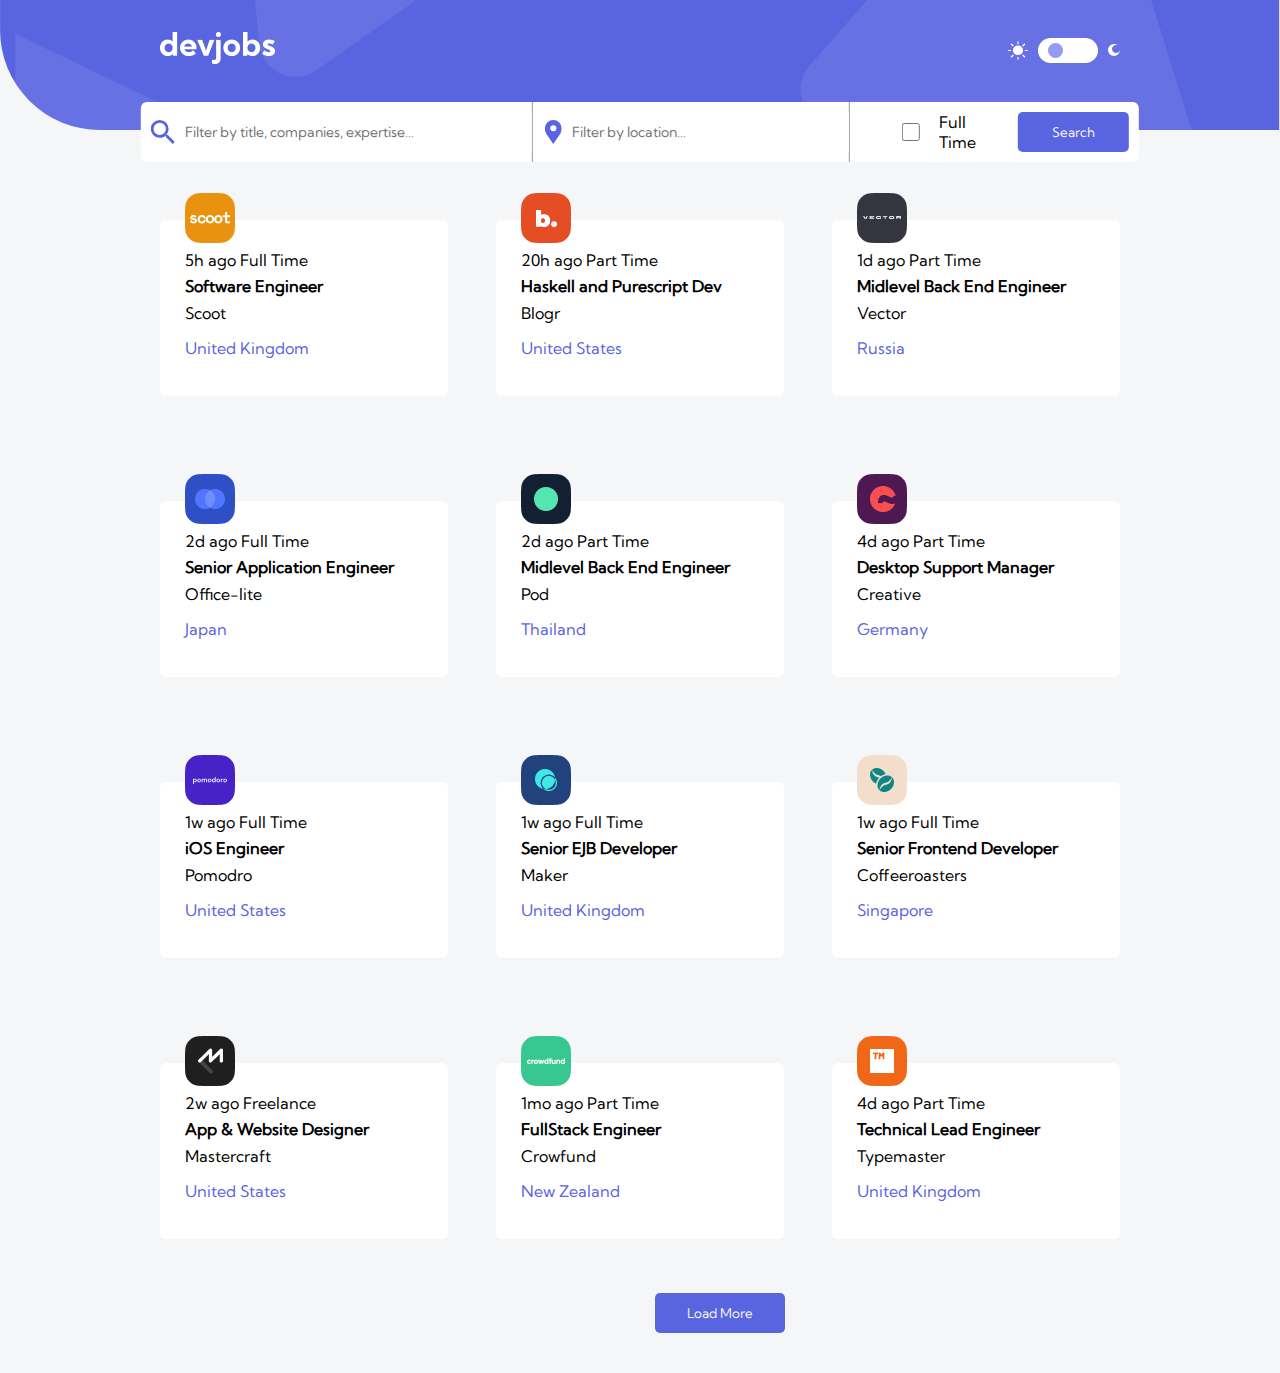
==== commit e1bd5aaf: "changed the bg color" ====
--- a/html_fies/index.html
+++ b/html_fies/index.html
@@ -34,6 +34,7 @@
                 </div>
                 <div class="input-button">
                     <div class="filter"></div>
+                    <div class="mobile-search"></div>
                     <input type="checkbox" name="full-time" class="job-ime"><p>Full Time</p>
                     <button type="submit">Search</button>
                 </div>
@@ -42,6 +43,7 @@
         <!-- content -->
         <div class="content">
             <div class="parent-card">
+
                 <a href="/html_fies/detailed.html" target="_blank">
                 <div class="card dark-theme">
                     <div class="job-logo">
--- a/css_files/homepage.css
+++ b/css_files/homepage.css
@@ -7,6 +7,7 @@
     --toggler-background-color: rgba(255, 255, 255, 1);
     --toggle-color: rgba(147, 155, 244, 1);
     --text-color: rgba(25, 32, 45, 1);
+    --border-color: rgba(151, 151, 151, 1);
 
 }
 
@@ -19,6 +20,7 @@
     --toggler-background-color: rgba(255, 255, 255, 1);;
     --toggle-color: rgba(147, 155, 244, 1);
     --text-color: rgba(255, 255, 255, 1);
+    --border-color: rgba(110, 128, 152, 1);
 }
 
 @font-face {
@@ -112,7 +114,7 @@
 
 .input-company{
     width: 50%;
-    border-right: 1px solid #f5f5f5;
+    border-right: 1px solid var(--border-color);
     height: 60px;
     display: flex;
     align-items: center;
@@ -131,7 +133,7 @@
 
 .input-location{
     width: 40%;
-    border-right: 1px solid #f5f5f5;
+    border-right: 1px solid var(--border-color);
     height: 60px;
     display: flex;
     align-items: center;
@@ -155,7 +157,9 @@
     gap: 20px;
     /* accent-color: rgba(151, 151, 151, 1); */
 }
-
+/* .mobile-search{
+    display: none;
+} */
 .input-button input[type="checkbox"]:checked{
     accent-color: rgba(89, 100, 224, 1);
 }
@@ -280,7 +284,7 @@
     .container{
         display: flex;
         /* flex-direction: column; */
-        background-color: lightcoral;
+        /* background-color: lightcoral; */
     }
     .top{
         display: flex;
@@ -318,7 +322,7 @@
     .input-company{
         /* border: 2px solid black; */
         width: 30%;
-        border-right: 1px solid #f5f5f5;
+        border-right: 1px solid var(--border-color);
         height: 60px;
         display: flex;
         align-items: center;
@@ -342,7 +346,7 @@
 
     .input-location{
         width: 30%;
-        border-right: 1px solid #f5f5f5;
+        border-right: 1px solid var(--border-color);
         height: 60px;
         display: flex;
         align-items: center;
@@ -373,12 +377,6 @@
         gap: 13px;
         margin-left: none;
     }
-    /* .job-y{
-        border: 2px solid red;
-        width: 20px;
-        height: 20px;
-    } */
-
     .input-button p{
         text-align: justify;
         font-size: 13px;
@@ -437,7 +435,7 @@
     .container{
         display: flex;
         /* flex-direction: column; */
-        background-color: aqua;
+        /* background-color: aqua; */
     }
     .top{
         display: flex;
@@ -475,7 +473,7 @@
     .input-company{
         /* border: 2px solid black; */
         width: 30%;
-        border-right: 2px solid #f5f5f5;
+        border-right: 1px solid var(--border-color);
         height: 60px;
         display: flex;
         align-items: center;
@@ -499,7 +497,7 @@
 
     .input-location{
         width: 30%;
-        border-right: 2px solid #f5f5f5;
+        border-right: 1px solid var(--border-color);
         height: 60px;
         display: flex;
         align-items: center;
@@ -511,7 +509,7 @@
     }
     .input-location input{
         /* border: 2px solid red; */
-        width: 90%;
+        width: 80%;
         height: 30px;
         text-align: left;
         outline: none;
@@ -527,15 +525,9 @@
         height: 60px;
         display: flex;
         align-items: center;
-        gap: 13px;
+        gap: 10px;
         margin-left: none;
     }
-    /* .job-y{
-        border: 2px solid red;
-        width: 20px;
-        height: 20px;
-    } */
-
     .input-button p{
         text-align: justify;
         font-size: 13px;
@@ -585,16 +577,14 @@
         align-items: center;
         width: 130px;
     }
-    /* .load-more button:hover{
-        background-color: rgba(147, 155, 244, 1);
-    } */
-}
-
+}
+
+/* mobile screens with max-width of 425px */
 @media only screen and (max-width: 425px) {
     .container{
         display: flex;
         /* flex-direction: column; */
-        background-color: lightgreen;
+        /* background-color: lightgreen; */
     }
     .top{
         display: flex;
@@ -633,16 +623,9 @@
         /* border: 2px solid red; */
     }
     .input-company{
-        /* border: 2px solid black;
-        width: 70%;
-        border-right: 2px solid #f5f5f5;
-        height: 60px;
-        display: flex;
-        align-items: center;
-        gap: 3px; */
-        /* border: 2px solid greenyellow; */
-        width: 70%;
+        width: 85%;
         padding-left: 20px;
+        border: none;
     }
     .input-company img{
         /* border: 2px solid blue;
@@ -651,12 +634,12 @@
     }
     .input-company input{
         /* border: 2px solid red; */
-        width: 80%;
+        width: 95%;
         height: 30px;
         text-align: left;
         outline: none;
         border: none;
-        font-size: 12px;
+        font-size: 15px;
         color: var(--text-color);
         background-color: var(--input-background-color);
     }
@@ -679,6 +662,7 @@
         align-items: center;
         gap: 13px;
         margin-left: none;
+        gap: 25px;
     }
     .input-button input{
         display: none;
@@ -690,23 +674,23 @@
     /* filter for mobile */
     .filter{
         background-image: url(/starter-code/assets/mobile/icon-filter.svg);
-        width: 20px;
+        width: 25px;
         background-repeat: no-repeat;
-        height: 20px;
-        /* border: 2px solid red; */
+        height: 25px;
         background-size: cover;
         background-position: center;
     }
 
+    .mobile-search{
+        width: 45px;
+        height: 45px;
+        background-image: url(/images/mobile-search.png);
+        background-repeat: no-repeat;
+        background-size: cover;
+        background-position: center;
+    }
     .input-button button{
-        /* border: 2px solid red; */
-        width: 50%;
-        height: 50px;
-        text-align: center;
-        outline: none;
-        border: none;
-        font-size: 13px;
-        /* background-color: var(--input-background-color); */
+        display: none;
     }
     .content{
         display: flex;
@@ -753,4 +737,329 @@
         align-items: center;
         width: 130px;
     }
+}
+
+/* mobile screens with max-width of 375px */
+@media only screen and (max-width: 375px) {
+    .container{
+        display: flex;
+        /* flex-direction: column; */
+        /* background-color: rgb(238, 224, 144); */
+    }
+    .top{
+        display: flex;
+        height: 120px;
+        align-items: center;
+        justify-content: space-between;
+        padding: 10px 150px 40px 150px;
+        gap: 10px;
+        /* border: 2px solid red; */
+        background-image: url(/images/headerBack.svg);
+        border-radius: 0px;
+    }
+    .logo{
+        margin-left: -110px;
+    }
+
+    .toggle{
+        margin-right: -110px;
+        display: flex;
+        align-items: center;
+        gap: 10px;
+    }
+    .search-box{
+        display: flex;
+        width: 80vw;
+        position: absolute;
+        top: 55%;
+        left: 50%;
+        transform: translate(-50%, 50%);
+        background: var(--content-color);
+        padding: 2px;
+        height: 60px;
+        border-radius: 6px;
+        align-items: center;
+        gap: 5px;
+        /* border: 2px solid red; */
+    }
+    .input-company{
+        width: 80%;
+        padding-left: 20px;
+        border: none;
+        /* border: 2px solid red; */
+    }
+    .input-company img{
+        /* border: 2px solid blue;
+        height: 3vh; */
+        display: none;
+    }
+    .input-company input{
+        /* border: 2px solid red; */
+        width: 90%;
+        margin-left: 1px;
+        height: 30px;
+        text-align: left;
+        outline: none;
+        /* border: none; */
+        font-size: 15px;
+        color: var(--text-color);
+        background-color: var(--input-background-color);
+    }
+
+    .input-location{
+        display: none;
+    }
+    .input-location img{
+        display: none;
+    }
+    .input-location input{
+        display: none;
+    }
+
+    .input-button{
+        /* border: 2px solid black; */
+        width: 40%;
+        height: 60px;
+        display: flex;
+        align-items: center;
+        gap: 13px;
+        margin-left: none;
+        gap: 25px;
+    }
+    .input-button input{
+        display: none;
+    }   
+
+    .input-button p{
+        display: none;
+    }
+    /* filter for mobile */
+    .filter{
+        background-image: url(/starter-code/assets/mobile/icon-filter.svg);
+        width: 20px;
+        background-repeat: no-repeat;
+        height: 20px;
+        /* border: 2px solid red; */
+        background-size: cover;
+        background-position: center;
+    }
+    .mobile-search{
+        width: 45px;
+        height: 45px;
+        background-image: url(/images/mobile-search.png);
+        background-repeat: no-repeat;
+        background-size: cover;
+        background-position: center;
+    }
+
+    .input-button button{
+        display: none;
+    }
+    
+    .content{
+        display: flex;
+        margin-left: 35px;
+        margin-right: 35px;
+        flex-direction: row;
+        flex-wrap: wrap;
+        justify-content: space-between;
+        margin-top: 70px;
+        min-height: 150vh;
+        /* border: 2px solid blue; */
+    }
+    .parent-card{
+        width: 110vw;
+        min-height: 35vh;
+        /* border: 2px solid red; */
+    }
+    .card{
+        /* border: 2px solid blue; */
+        height: 29vh;
+        position: relative;
+    }
+    .job-content{
+        /* border: 2px solid green; */
+        min-height: 28vh;
+    }
+    .time-posted{
+        padding-top: 50px;
+    }
+    .job-type{
+        padding-top: 10px;
+    }
+    .job-location{
+        padding-top: 10px;
+    }
+    .load-more{
+        /* border: 2px solid darkgreen; */
+        margin-top: 40px;
+        margin-left: 130px;
+        margin-bottom: 40px;
+        height: 40px;
+        display: flex;
+        justify-content: center;
+        align-items: center;
+        width: 100px;
+    }
+}
+
+/* mobile with max-width screen of 320px */
+@media only screen and (max-width: 320px) {
+    .container{
+        display: flex;
+        /* flex-direction: column; */
+        /* background-color: rgb(163, 19, 230); */
+    }
+    .top{
+        display: flex;
+        height: 120px;
+        align-items: center;
+        justify-content: space-between;
+        padding: 10px 150px 40px 150px;
+        gap: 20px;
+        /* border: 2px solid red; */
+        background-image: url(/images/headerBack.svg);
+        border-radius: 0px;
+    }
+    .logo{
+        margin-left: -110px; 
+    }
+
+    .toggle{
+        margin-right: -110px;
+        display: flex;
+        align-items: center;
+        gap: 10px;
+    }
+    .search-box{
+        display: flex;
+        width: 80vw;
+        position: absolute;
+        top: 55%;
+        left: 50%;
+        transform: translate(-50%, 50%);
+        background: var(--content-color);
+        padding: 2px;
+        height: 60px;
+        border-radius: 6px;
+        align-items: center;
+        gap: 5px;
+        /* border: 2px solid red; */
+    }
+    .input-company{
+        width: 80%;
+        padding-left: 20px;
+        /* border: 2px solid blue; */
+    }
+    .input-company img{
+        /* border: 2px solid blue;
+        height: 3vh; */
+        display: none;
+    }
+    .input-company input{
+        width: 80%;
+        height: 30px;
+        text-align: left;
+        outline: none;
+        border: none;
+        font-size: 15px;
+        color: var(--text-color);
+        background-color: var(--input-background-color);
+    }
+
+    .input-location{
+        display: none;
+    }
+    .input-location img{
+        display: none;
+    }
+    .input-location input{
+        display: none;
+    }
+
+    .input-button{
+        /* border: 2px solid black; */
+        width: 40%;
+        height: 60px;
+        display: flex;
+        align-items: center;
+        gap: 20px;
+        margin-left: none;
+        gap: 15px;
+    }
+    .input-button input{
+        display: none;
+    }   
+
+    .input-button p{
+        display: none;
+    }
+    /* filter for mobile */
+    .filter{
+        background-image: url(/starter-code/assets/mobile/icon-filter.svg);
+        width: 15px;
+        background-repeat: no-repeat;
+        height: 15px;
+        /* border: 2px solid red; */
+        background-size: cover;
+        background-position: center;
+    }
+
+    .input-button button{
+        display: none;
+    }
+
+    .mobile-search{
+        width: 40px;
+        height: 40px;
+        background-image: url(/images/mobile-search.png);
+        background-repeat: no-repeat;
+        background-size: cover;
+        background-position: center;
+    }
+    .content{
+        display: flex;
+        margin-left: 35px;
+        margin-right: 35px;
+        flex-direction: row;
+        flex-wrap: wrap;
+        justify-content: space-between;
+        margin-top: 70px;
+        min-height: 150vh;
+        /* border: 2px solid blue; */
+    }
+    .parent-card{
+        width: 110vw;
+        min-height: 35vh;
+        /* border: 2px solid red; */
+    }
+    .card{
+        /* border: 2px solid blue; */
+        height: 29vh;
+        position: relative;
+    }
+    .job-content{
+        /* border: 2px solid green; */
+        min-height: 28vh;
+    }
+    .time-posted{
+        padding-top: 50px;
+    }
+    .job-type{
+        padding-top: 10px;
+    }
+    .job-location{
+        padding-top: 10px;
+    }
+    .load-more{
+        /* border: 2px solid darkgreen; */
+        margin-top: 40px;
+        margin-left: 110px;
+        margin-bottom: 40px;
+        height: 30px;
+        display: flex;
+        justify-content: center;
+        align-items: center;
+        width: 90px;
+    }
 }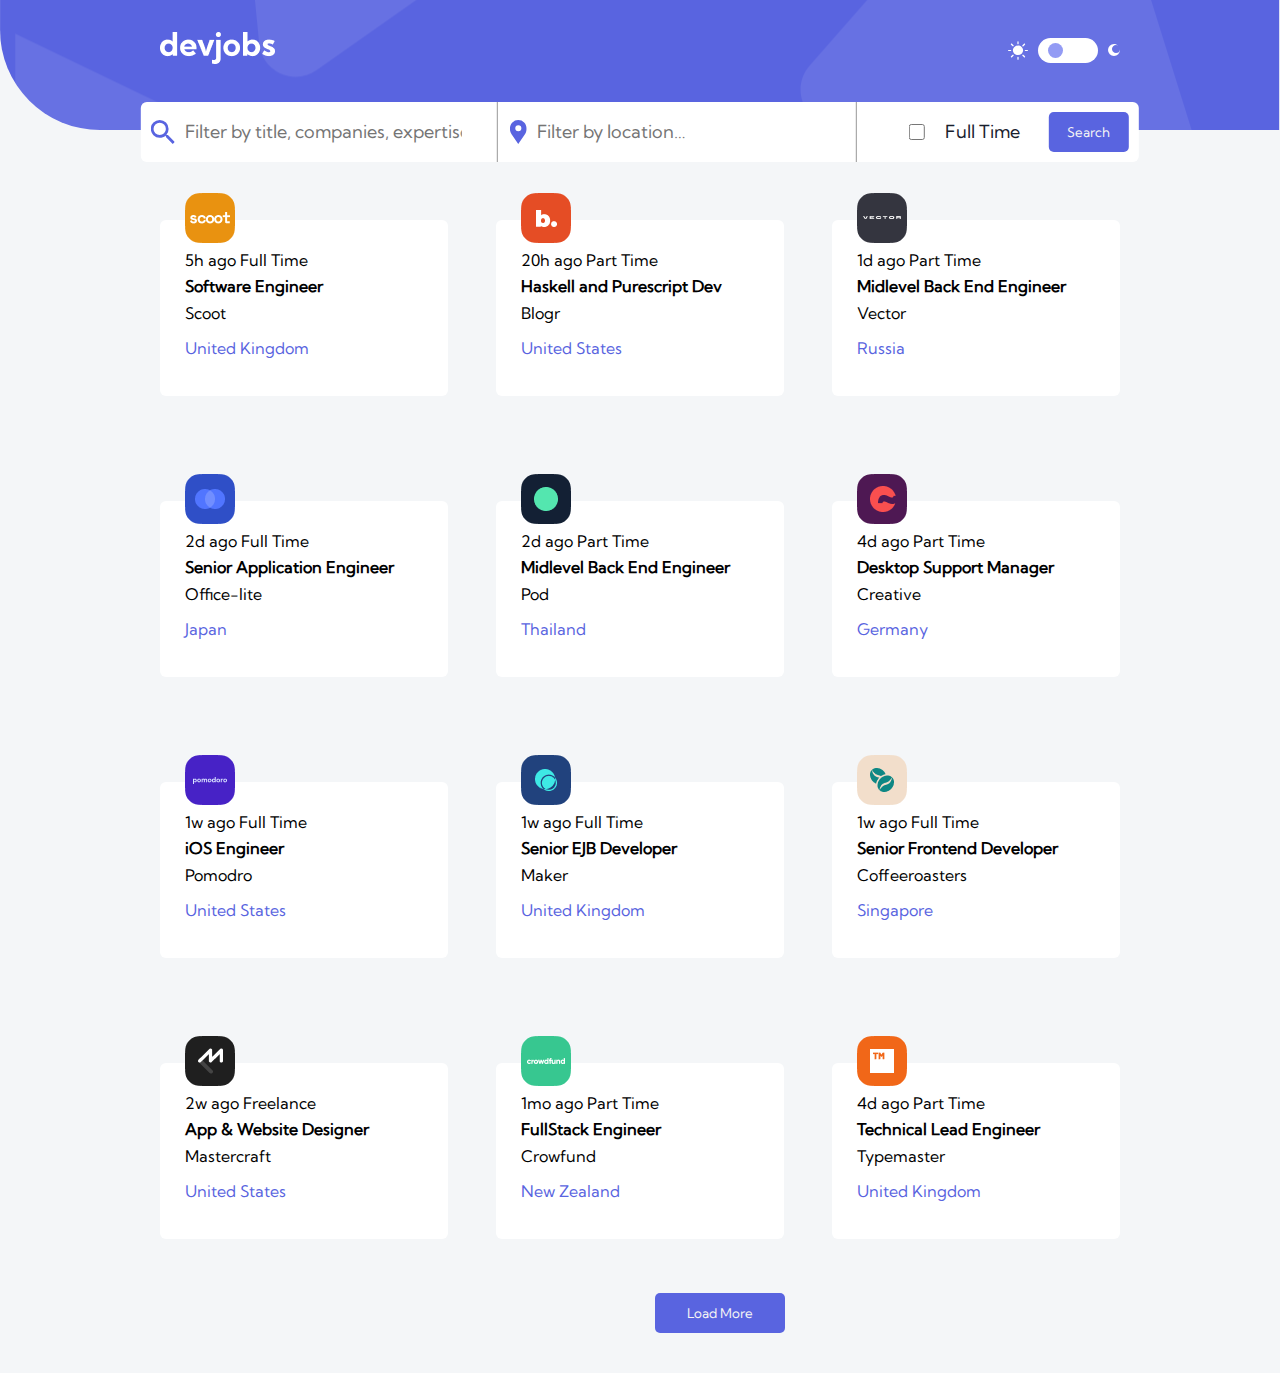
==== commit 4eec0c16: "mobile-details responsive" ====
--- a/html_fies/index.html
+++ b/html_fies/index.html
@@ -4,36 +4,36 @@
     <meta charset="UTF-8">
     <meta http-equiv="X-UA-Compatible" content="IE=edge">
     <meta name="viewport" content="width=device-width, initial-scale=1.0">
-    <link href="/css_files/homepage.css" rel="stylesheet"/>
+    <link href="../css_files/homepage.css" rel="stylesheet"/>
     <title>devjobs</title>
 </head>
 <body>
-    <div class="container">
+    <div class="container" id="popup">
         <div class="header">
             <div class="top">
                 <div class="logo">
-                    <img src="/images/logo.png" alt="logo" />
+                    <img src="../images/logo.png" alt="logo" />
                 </div>
                 <div class="toggle">
-                    <img src="/starter-code/assets/desktop/icon-sun.svg" alt="light">
+                    <img src="../starter-code/assets/desktop/icon-sun.svg" alt="light">
                     <div class="toggle-button" id="toggler">
                         <div id="light-toggler" class="active-theme"></div>
                         <div id="dark-toggler"></div>
                     </div>
-                    <img src="/starter-code/assets/desktop/icon-moon.svg" alt="dark">
+                    <img src="../starter-code/assets/desktop/icon-moon.svg" alt="dark">
                 </div>
             </div>
             <div class="search-box">
                 <div class="input-company">
-                    <img src="/starter-code/assets/desktop/icon-search.svg" alt="">
+                    <img src="../starter-code/assets/desktop/icon-search.svg" alt="">
                     <input type="text" name="company" class="job-y" placeholder="Filter by title, companies, expertise…">
                 </div>
                 <div class="input-location">
-                    <img src="/starter-code/assets/desktop/icon-location.svg" alt="">
+                    <img src="../starter-code/assets/desktop/icon-location.svg" alt="">
                     <input type="text" name="company" class="job-y" placeholder="Filter by location…">
                 </div>
                 <div class="input-button">
-                    <div class="filter"></div>
+                    <div class="filter" id="filter" onclick="showBox()"></div>
                     <div class="mobile-search"></div>
                     <input type="checkbox" name="full-time" class="job-ime"><p>Full Time</p>
                     <button type="submit">Search</button>
@@ -42,12 +42,21 @@
         </div>
         <!-- content -->
         <div class="content">
-            <div class="parent-card">
-
-                <a href="/html_fies/detailed.html" target="_blank">
-                <div class="card dark-theme">
-                    <div class="job-logo">
-                        <img src="/images/scoot.png" alt="scoot">
+            <div class="popUp" id="popup">
+                <div class="popUpLocation">
+                    <img src="../starter-code/assets/desktop/icon-location.svg" alt="">
+                    <input type="text" name="company" class="job-y" placeholder="Filter by location…">
+                </div>
+                <div class="popUpCheck">
+                    <input type="checkbox" name="full-time" class="job-ime"><p>Full Time</p>
+                </div>
+                <button class="popUpBtn" type="submit">Search</button>
+            </div>
+            <div class="parent-card">
+                <a href="../html_fies/job_details.html" target="_blank">
+                <div class="card dark-theme">
+                    <div class="job-logo">
+                        <img src="../images/scoot.png" alt="scoot">
                     </div>
                     <div class="job-content">
                         <div class="time-posted">
@@ -68,10 +77,10 @@
             </div>
 
             <div class="parent-card">
-                <a href="/html_fies/detailed.html" target="_blank">
-                <div class="card dark-theme">
-                    <div class="job-logo">
-                        <img src="/images/blogr.png" alt="scoot">
+                <a href="../html_fies/job_details.html" target="_blank">
+                <div class="card dark-theme">
+                    <div class="job-logo">
+                        <img src="../images/blogr.png" alt="scoot">
                     </div>
                     <div class="job-content">
                         <div class="time-posted">
@@ -92,10 +101,10 @@
             </div>
 
            <div class="parent-card">
-            <a href="/html_fies/detailed.html" target="_blank">
-                <div class="card dark-theme">
-                    <div class="job-logo">
-                        <img src="/images/vector.png" alt="scoot">
+            <a href="../html_fies/job_details.html" target="_blank">
+                <div class="card dark-theme">
+                    <div class="job-logo">
+                        <img src="../images/vector.png" alt="scoot">
                     </div>
                     <div class="job-content">
                         <div class="time-posted">
@@ -116,11 +125,11 @@
             </div>
 
             <div class="parent-card">
-                <a href="/html_fies/detailed.html" target="_blank">
-                <div class="card dark-theme">
-                    <div class="job-logo">
-                        <!-- <img src="/starter-code/assets/logos/scoot.svg" alt=""> -->
-                        <img src="/images/office-lite.png" alt="scoot">
+                <a href="../html_fies/job_details.html" target="_blank">
+                <div class="card dark-theme">
+                    <div class="job-logo">
+                        <!-- <img src="../starter-code/assets/logos/scoot.svg" alt=""> -->
+                        <img src="../images/office-lite.png" alt="scoot">
                     </div>
                     <div class="job-content">
                         <div class="time-posted">
@@ -141,10 +150,10 @@
             </div>
 
             <div class="parent-card">
-                <a href="/html_fies/detailed.html" target="_blank">
-                <div class="card dark-theme">
-                    <div class="job-logo">
-                        <img src="/images/pod.png" alt="pod">
+                <a href="../html_fies/job_details.html" target="_blank">
+                <div class="card dark-theme">
+                    <div class="job-logo">
+                        <img src="../images/pod.png" alt="pod">
                     </div>
                     <div class="job-content">
                         <div class="time-posted">
@@ -165,10 +174,10 @@
             </div>
 
             <div class="parent-card">
-                <a href="/html_fies/detailed.html" target="_blank">
-                <div class="card dark-theme">
-                    <div class="job-logo">
-                        <img src="/images/creative.png" alt="creative">
+                <a href="../html_fies/job_details.html" target="_blank">
+                <div class="card dark-theme">
+                    <div class="job-logo">
+                        <img src="../images/creative.png" alt="creative">
                     </div>
                     <div class="job-content">
                         <div class="time-posted">
@@ -189,10 +198,10 @@
             </div>
 
             <div class="parent-card">
-                <a href="/html_fies/detailed.html" target="_blank">
-                <div class="card dark-theme">
-                    <div class="job-logo">
-                        <img src="/images/pomodro.png" alt="pomodro">
+                <a href="../html_fies/job_details.html" target="_blank">
+                <div class="card dark-theme">
+                    <div class="job-logo">
+                        <img src="../images/pomodro.png" alt="pomodro">
                     </div>
                     <div class="job-content">
                         <div class="time-posted">
@@ -213,10 +222,10 @@
             </div>
 
             <div class="parent-card">
-                <a href="/html_fies/detailed.html" target="_blank">
-                <div class="card dark-theme">
-                    <div class="job-logo">
-                        <img src="/images/maker.png" alt="maker">
+                <a href="../html_fies/job_details.html" target="_blank">
+                <div class="card dark-theme">
+                    <div class="job-logo">
+                        <img src="../images/maker.png" alt="maker">
                     </div>
                     <div class="job-content">
                         <div class="time-posted">
@@ -237,10 +246,10 @@
             </div>
 
             <div class="parent-card">
-                <a href="/html_fies/detailed.html" target="_blank">
-                <div class="card dark-theme">
-                    <div class="job-logo">
-                        <img src="/images/coffeeroasters.png" alt="coffeeroasters">
+                <a href="../html_fies/job_details.html" target="_blank">
+                <div class="card dark-theme">
+                    <div class="job-logo">
+                        <img src="../images/coffeeroasters.png" alt="coffeeroasters">
                     </div>
                     <div class="job-content">
                         <div class="time-posted">
@@ -261,10 +270,10 @@
             </div>
 
             <div class="parent-card">
-                <a href="/html_fies/detailed.html" target="_blank">
-                <div class="card dark-theme">
-                    <div class="job-logo">
-                        <img src="/images/mastercraft.png" alt="mastercraft">
+                <a href="../html_fies/job_details.html" target="_blank">
+                <div class="card dark-theme">
+                    <div class="job-logo">
+                        <img src="../images/mastercraft.png" alt="mastercraft">
                     </div>
                     <div class="job-content">
                         <div class="time-posted">
@@ -285,10 +294,10 @@
             </div>
 
             <div class="parent-card">
-                <a href="/html_fies/detailed.html" target="_blank">
-                <div class="card dark-theme">
-                    <div class="job-logo">
-                        <img src="/images/crowfund.png" alt="crowfund">
+                <a href="../html_fies/job_details.html" target="_blank">
+                <div class="card dark-theme">
+                    <div class="job-logo">
+                        <img src="../images/crowfund.png" alt="crowfund">
                     </div>
                     <div class="job-content">
                         <div class="time-posted">
@@ -309,10 +318,10 @@
             </div>
 
             <div class="parent-card">
-                <a href="/html_fies/detailed.html" target="_blank">
-                <div class="card dark-theme">
-                    <div class="job-logo">
-                        <img src="/images/typemaster.png" alt="typemaster">
+                <a href="../html_fies/job_details.html" target="_blank">
+                <div class="card dark-theme">
+                    <div class="job-logo">
+                        <img src="../images/typemaster.png" alt="typemaster">
                     </div>
                     <div class="job-content">
                         <div class="time-posted">
@@ -335,7 +344,7 @@
         <footer class="footer">
             <div class="load-more">
                 <button type="submit">Load More</button>
-                <script src="/javascript_files/index.js"></script>
+                <script src="../javascript_files/index.js"></script>
             </div>
         </footer>
     </div>
--- a/css_files/homepage.css
+++ b/css_files/homepage.css
@@ -37,7 +37,7 @@
 
 .container{
     
-    width: 100vw;
+    min-width: 100vw;
     min-height: 100vh;
     background: var(--container-background-color);
     display: flex;
@@ -45,12 +45,14 @@
     font-family: Kumbh;
 }
 .header{
-    width: 100vw;
+    /* border: 2px solid yellow; */
+    min-width: 100vw;
     position: relative;
 }
 
 .top{
-   width: 100vw;
+    /* border: 2px solid red; */
+   /* width: 100vw; */
    background-image: url(/images/headerBack.svg);
    background-repeat: no-repeat;
    background-size: cover;
@@ -63,14 +65,15 @@
    padding: 10px 150px 40px 150px;
 }
 .logo{
-    margin-left: 10px;
+    margin-left: 30px;
+    /* border: 2px solid red; */
 }
 
 .toggle{
     display: flex;
     align-items: center;
     gap: 10px;
-    margin-right: 10px;
+    margin-right: 30px;
 }
 .toggle-button{
     width: 60px;
@@ -113,7 +116,7 @@
 }
 
 .input-company{
-    width: 50%;
+    width: 40%;
     border-right: 1px solid var(--border-color);
     height: 60px;
     display: flex;
@@ -121,13 +124,13 @@
     gap: 10px;
 }
 .input-company input{
-    width: 100%;
+    width: 80%;
     height: 40px;
     text-align: left;
     outline: none;
     border: none;
-    font-size: 14px;
-    color: var(--input-search-color);
+    font-size: 18px;
+    color: var(--text-color);
     background-color: var(--input-background-color);
 }
 
@@ -140,13 +143,13 @@
     gap: 10px;
 }
 .input-location input{
-    width: 100%;
+    width: 80%;
     height: 40px;
     text-align: left;
     outline: none;
     border: none;
-    font-size: 14px;
-    color: var(--input-search-color);
+    font-size: 18px;
+    color: var(--text-color);
     background-color: var(--input-background-color);
 }
 .input-button{
@@ -155,11 +158,8 @@
     display: flex;
     align-items: center;
     gap: 20px;
-    /* accent-color: rgba(151, 151, 151, 1); */
-}
-/* .mobile-search{
-    display: none;
-} */
+    /* border: 2px solid blue; */
+}
 .input-button input[type="checkbox"]:checked{
     accent-color: rgba(89, 100, 224, 1);
 }
@@ -168,10 +168,18 @@
     width: 20px;
     height: 20px;
 }
+.input-button p{
+    text-align: justify;
+    font-size: 18px;
+    width: 40%;
+    /* border: 2px solid red; */
+    color: var(--text-color);
+}
+
 .input-button button{
     background-color: rgba(89, 100, 224, 1);
     border: none;
-    width: 130px;
+    width: 100px;
     height: 40px;
     color: #f5f5f5;
     border-radius: 5px;
@@ -185,14 +193,17 @@
 .content{
     /* border: 2px solid green; */
     margin-top: 50px;
-    margin-left: 160px;
-    margin-right: 160px;
+    margin-left: 180px;
+    margin-right: 180px;
     min-height: 78vh;
     display: flex;
     flex-direction: row;
     flex-wrap: wrap;
     justify-content: space-between;
     row-gap: 3.5rem;
+}
+.popUp{
+    display: none;
 }
 .parent-card{
     /* border: 2px solid rgb(0, 0, 0); */
@@ -279,6 +290,37 @@
     background-color: rgba(147, 155, 244, 1);
 }
 
+@media only screen and (max-width: 1440px) {
+    .container{
+        display: flex;
+        /* flex-direction: column; */
+        /* background-color: lightcoral; */
+    } 
+    .content{
+        /* border: 2px solid green; */
+        margin-top: 50px;
+        margin-left: 160px;
+        margin-right: 160px;
+        min-height: 78vh;
+        display: flex;
+        flex-direction: row;
+        flex-wrap: wrap;
+        justify-content: space-between;
+        row-gap: 3.5rem;
+    }
+    .logo{
+        margin-left: 10px;
+        /* border: 2px solid red; */
+    }
+    
+    .toggle{
+        display: flex;
+        align-items: center;
+        gap: 10px;
+        margin-right: 10px;
+    }
+}
+
 /* desktop with 1024 min-width screens */
 @media only screen and (max-width: 1024px) {
     .container{
@@ -321,7 +363,7 @@
     }
     .input-company{
         /* border: 2px solid black; */
-        width: 30%;
+        width: 40%;
         border-right: 1px solid var(--border-color);
         height: 60px;
         display: flex;
@@ -331,6 +373,7 @@
     .input-company img{
         /* border: 2px solid blue; */
         height: 3vh;
+        margin-left: 5px;
     }
     .input-company input{
         /* border: 2px solid red; */
@@ -339,13 +382,14 @@
         text-align: left;
         outline: none;
         border: none;
+        margin-left: 10px;
         font-size: 12px;
         color: var(--text-color);
         background-color: var(--input-background-color);
     }
 
     .input-location{
-        width: 30%;
+        width: 40%;
         border-right: 1px solid var(--border-color);
         height: 60px;
         display: flex;
@@ -354,14 +398,15 @@
     }
     .input-location img{
         /* border: 2px solid blue; */
-        height: 3vh;
+        height: 4vh;
     }
     .input-location input{
         /* border: 2px solid red; */
-        width: 90%;
+        width: 80%;
         height: 30px;
         text-align: left;
         outline: none;
+        margin-left: 10px;
         border: none;
         font-size: 12px;
         color: var(--text-color);
@@ -370,11 +415,11 @@
 
     .input-button{
         /* border: 2px solid black; */
-        width: 40%;
+        width: 30%;
         height: 60px;
         display: flex;
         align-items: center;
-        gap: 13px;
+        gap: 10px;
         margin-left: none;
     }
     .input-button p{
@@ -393,6 +438,7 @@
         outline: none;
         border: none;
         font-size: 13px;
+        color: var(--text-color);
         /* background-color: var(--input-background-color); */
     }
     .content{
@@ -1028,6 +1074,63 @@
         min-height: 150vh;
         /* border: 2px solid blue; */
     }
+    /* .popUp{
+        width: 110vw;
+        min-height: 25vh;
+        background-color: var(--content-color);
+        border-radius: 5px;
+        position: absolute;
+        z-index: 999;
+        top: 10vh;
+        left: 0;
+        visibility: hidden;
+    }    
+    .popUpLocation{
+        width: 100%;
+        height: 8vh;
+        align-items: center;
+        gap: 13px;
+        margin-top: 5px;
+        padding: 10px;
+        padding-left: 20px;
+        display: flex;
+        border-bottom: 0.1px solid rgba(151, 151, 151, 1);
+    }
+    .popUpLocation img{
+        width: 8%;
+    }
+    .popUpLocation input{
+        border: none;
+        width: 80%;
+        height: 4vh;
+        outline: none;
+        font-size: 14px;
+        color: var(--text-color);
+        background-color: var(--input-background-color);
+    }
+    .popUpCheck{
+        width: 100%;
+        height: 8vh;
+        align-items: center;
+        gap: 20px;
+        padding: 10px;
+        padding-left: 40px;
+        display: flex;
+    }
+    .popUpCheck input[type="checkbox"]{
+        width: 15px;
+        height: 15px;
+    }
+    .popUpBtn{
+        background-color: rgba(89, 100, 224, 1);
+        margin-left: 40px;
+        margin-top: 10px;
+        width: 70%;
+        height: 5vh;
+        border-radius: 5px;
+        border-style: hidden;
+        color: #fff;
+    } */
     .parent-card{
         width: 110vw;
         min-height: 35vh;
